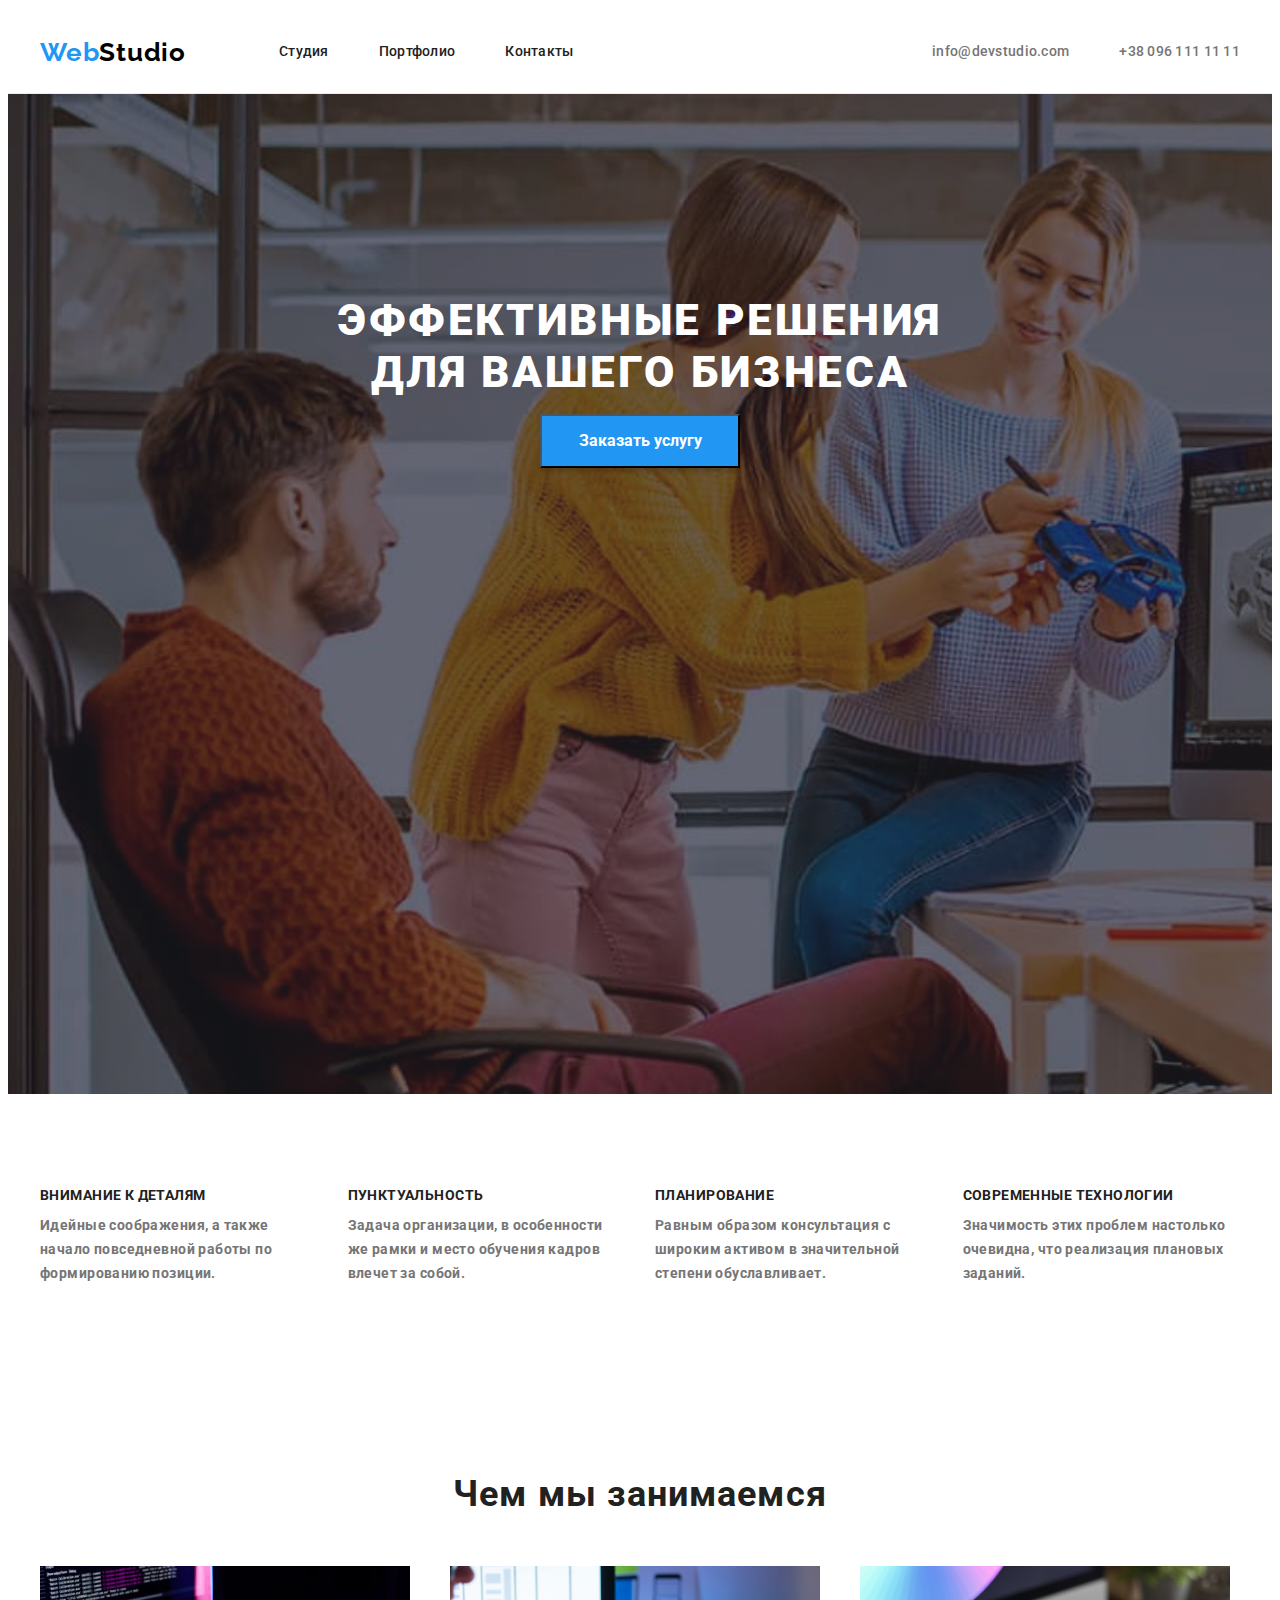
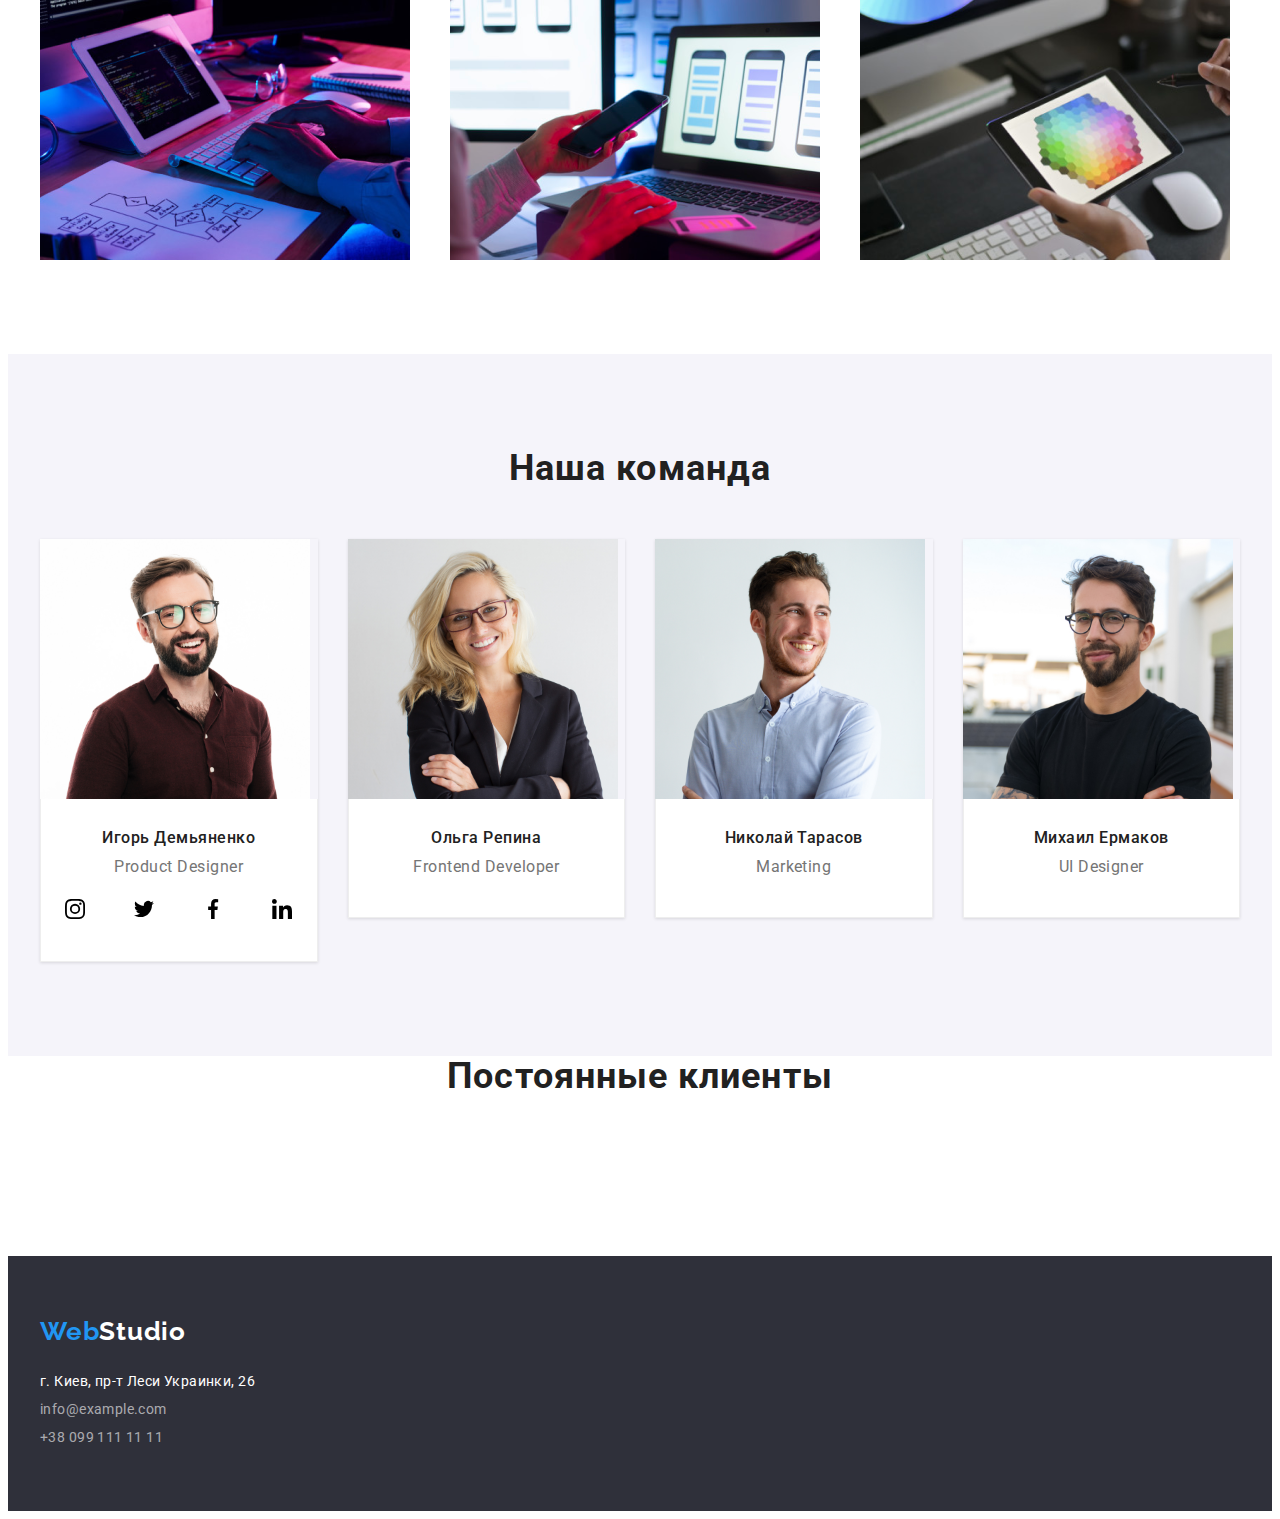
==== index.html @ c9844b64 "правка" ====
<!DOCTYPE html>
<html lang="en">
<head>
    <meta charset="UTF-8">
    <meta http-equiv="X-UA-Compatible" content="IE=edge">
    <meta name="viewport" content="width=device-width, initial-scale=1.0">
    <title>Студия</title>
    <link rel="preconnect" href="https://fonts.gstatic.com">
    <link href="https://fonts.googleapis.com/css2?family=Raleway:wght@700&family=Roboto:wght@400;500;700;900&display=swap"
        rel="stylesheet">
    <link rel="stylesheet" href="https://cdnjs.cloudflare.com/ajax/libs/modern-normalize/1.0.0/modern-normalize.min.css"
        integrity="sha512-ISS7cAi1PEhQ8jnbJpJZMd29NlhNj4AWYyLOSp2CE/CsHxTCu+r+t0D2yoJudVrd0/8fTVPUVDzY5Tvli75u/g=="
        crossorigin="anonymous" />
    <link rel="stylesheet" href="./css/styles.css">
</head>
<body>
    <header class="header">
        <div class="header-main container">
          <h1 class="top-title">
            <a class="main-logo link" href="">
               <span class="web">Web</span>Studio</a>
          </h1>
         <nav class="navigation">
            <ul class="navigation-list list">
                <li class="navigation-item">
                    <a class="navigation-link link" href="#">Студия</a></li>
                <li class="navigation-item">
                    <a class="navigation-link link" href="./portfolio.html">Портфолио</a></li>
                <li class="navigation-item">
                    <a class="navigation-link link" href="#">Контакты</a></li>
            </ul>
         </nav>
        <ul class="contact-list list">
            <li>
                <a class="mail-link link" href="mailto:info@devstudio.com">info@devstudio.com</a>
            </li>
            <li>
                <a class="tel-link link" href="tel:+380961111111">+38 096 111 11 11</a>
            </li>
        </ul>
        </div>
    </header>   
    <main>
        <!-- HERO -->
        <section class="hero section">
            <h2 class="hero-item">
                Эффективные решения для вашего бизнеса
            </h2>
            <button class="modal-btn" type=button> Заказать услугу </button>
        </section>
                                            <!-- ABOUT -->
        <section class="section about">
          <div class="container">
              <ul class="about-list list"> 
                  
            <li class="about-list-item">
                <h3 class="about-title">
                    Внимание к деталям
                </h3>
                <p class="description">
                    Идейные соображения, а также начало повседневной работы по формированию позиции.
                </p>
            </li>
            <li class="about-list-item">
                <h3 class="about-title">
                    Пунктуальность
                </h3>
                <p class="description">
                    Задача организации, в особенности же рамки и место обучения кадров влечет за собой.
                </p>
            </li>
            <li class="about-list-item">
                <h3 class="about-title">
                    Планирование
                </h3>
                <p class="description">
                    Равным образом консультация с широким активом в значительной степени обуславливает.
                </p>
            </li>
            <li class="about-list-item">
                <h3 class="about-title">
                    Современные технологии
                </h3>
                <p class="description">
                    Значимость этих проблем настолько очевидна, что реализация плановых заданий.
                </p>
            </li>
            </ul> 
          </div>

        </section>
        
        <!-- деятельность -->
        <section class="activity section">
            <div class="container">
                <h2 class="visually-hidden">галерея работ</h2>
                <h2 class="title">
                    Чем мы занимаемся
                </h2>
                <div class="activity-list">
                    <ul class="activity-item list">
                        <li class="activity-item-img">
                            <img src="./images/деятельность/box-1.png" alt="написание кода" width=370 height="294">
                        </li>
                        <li class="activity-item-img">
                            <img src="./images/деятельность/box-2.png" alt="адаптация для мобильных устройств" width=370 height="294">
                        </li>
                        <li class="activity-item-img">
                             <img src="./images/деятельность/box-3.png" alt="работа с графикой" width=370 height="294">
                        </li>   
               
                    </ul>
                </div>
                
            </div>
            
        </section>
        <!-- коллектив -->
        <section class="team section">
            
            <div class="team container">
                <h2 class="title">
                    Наша команда
                </h2>
                       
            <ul class="team-list list">
                <li class="team-list-item">
                    <div class="card">
                     <div class="card-img">
                        <img class="photo1" src="./images/команда/igor_d.jpg" alt="Игорь Демьяненко" width=270 height="260">
                    </div> 

                        <div class="card-name">
                            <h3 class="name">Игорь Демьяненко</h3>
                            <p class="function" lang="en">Product Designer</p>
                                        <ul class="social-list">
                                            <li class="social-list-item list">
                                                <a href="" class="social-list-link link">
                                                    <svg class="social-list-icon">
                                        
                                                        <use href="./images/sprite.svg#icon-instagram"></use>
                                                    </svg>
                                                </a>
                                        
                                            </li>
                                            <li class="social-list-item list">
                                                <a href="" class="social-list-link link">
                                                    <svg class="social-list-icon">
                                        
                                                        <use href="./images/sprite.svg#icon-twitter"></use>
                                                    </svg>
                                                </a>
                                        
                                            </li>
                                            <li class="social-list-item list">
                                                <a href="" class="social-list-link link">
                                                    <svg class="social-list-icon">
                                        
                                                        <use href="./images/sprite.svg#icon-facebook"></use>
                                                    </svg>
                                                </a>
                                        
                                            </li>
                                            <li class="social-list-item list">
                                                <a href="" class="social-list-link link">
                                                    <svg class="social-list-icon">
                                        
                                                        <use href="./images/sprite.svg#icon-linkedin"></use>
                                                    </svg>
                                                </a>
                                        
                                            </li>
                                        
                                        </ul>
                        </div>                        
                        
                    </div>
                    
                </li>

                <li class="team-list-item">
                    <div class="card">
                        <div class="card-img">
                            <img class="photo2" src="./images/команда/olga_r.jpg" alt="Игорь Демьяненко" width=270 height="260">
                        </div>
                            <div class="card-name">
                               <h3 class="name">Ольга Репина</h3>
                               <p class="function" lang="en">Frontend Developer</p>
                            </div>
                                                             
                    </div>
                </li>

                <li class="team-list-item">
                    <div class="card">
                        <div class="card-img">
                            <img class="photo3" src="./images/команда/nik_t.jpg" alt="Игорь Демьяненко" width=270 height="260">
                        </div>
                        
                            <div class="card-name">
                                <h3 class="name">Николай Тарасов</h3>
                                <p class="function" lang="en">Marketing</p>
                            </div>
                            
                    </div>
                </li>

                <li class="team-list-item">
                    <div class="card">
                        <div class="card-img">
                        <img class="photo4" src="./images/команда/michael_e.jpg" alt="Игорь Демьяненко" width=270 height="260">
                    </div>
                                       
                        <div class="card-name">
                            <h3 class="name">Михаил Ермаков</h3>
                            <p class="function" lang="en">UI Designer</p>
                        </div>
                                                               
                    </div>
                    
                </li>

            </ul>
            </div>
            
        </section>
            <h2 class="clients title">
                Постоянные клиенты
            </h2>
            <ul class="clients-logo">
                <li>

                </li>
                <li>

                </li>
                <li>

                </li>
                <li>

                </li>
                <li>

                </li>
                <li>

                </li>
            </ul>
        <section>

        </section>
    </main>
    <footer class="footer">
        <div class="container">
            <div class="logo">
                <a class="logo link" href="">
                    <span class="web">Web</span>Studio</a>
            </div>
    
            <address class="adress">
                <ul class="list">
                    <li>
                        <span class="footer-adress">г. Киев, пр-т Леси Украинки, 26</span>
                    </li>
                    <li>
                        <a class="footer-link link" href="mailto:info@example.com">info@example.com</a>
                    </li>
                    <li>
                        <a class="footer-link link" href="tel:+380991111111">+38 099 111 11 11</a>
                    </li>
                </ul>
            </address>
            
        </div>
    </footer>
</body>
</html>
---- css/styles.css ----
:root {
  --main-font: 'Roboto', sans-serif;
  --secondary-font: 'Raleway', sans-serif;
  --accent-color: #2196f3;
  --section-pt: 94px;
  --section-pb: 94px;
}
h1,
h2,
h3,
h4,
h5,
h6,
p {
  margin: 0;
}
ul,
ol {
  margin: 0;
  padding: 0;
}
img {
  display: block;
}
.link {
  text-decoration: none;
  display: inline-block;
}
.list {
  list-style: none;
}
.adress {
  font-style: normal;
}
.visually-hidden {
  position: absolute !important;
  clip: rect(1px 1px 1px 1px); /* IE6, IE7 */
  clip: rect(1px, 1px, 1px, 1px);
  padding: 0 !important;
  border: 0 !important;
  height: 1px !important;
  width: 1px !important;
  overflow: hidden;
}
.container {
  width: 1200px;
  padding-right: 15px;
  padding-left: 15px;
  margin: 0 auto;
}
.header .container {
  align-items: center;
  display: flex;
}
/* ===========COMPONENTS=========== */
.header {
  padding-top: 24px;
  padding-bottom: 24px;
  border-bottom: 1px solid #ececec;
}

.body {
  font-family: var(--main-font);
  color: #ffffff;
}
.main-logo {
  font-family: var(--secondary-font);
  font-style: normal;
  font-weight: bold;
  font-size: 26px;
  line-height: 1.19;
  letter-spacing: 0.03em;
  color: #000000;
  margin-right: 93px;
}
.main-logo:hover,
.main-logo:focus {
  color: var(--accent-color);
}
.web {
  color: #2196f3;
}
/* ============NAVIGATION============ */

.navigation-item:not(:last-child) {
  margin-right: 50px;
}
.navigation-list {
  display: flex;
  align-items: center;
}
.contact-list {
  display: flex;
  align-items: center;
}

.navigation-link {
  font-family: var(--main-font);
  font-weight: 500;
  font-size: 14px;
  line-height: 1.14;
  letter-spacing: 0.02em;
  color: #212121;
}
.navigation-link:hover,
.navigation-link:focus {
  color: var(--accent-color);
}
.contact-list {
  margin-left: auto;
}

.tel-link {
  font-family: var(--main-font);
  font-weight: 500;
  font-size: 14px;
  line-height: 1.14;
  letter-spacing: 0.02em;
  color: #757575;
}
.tel-link:hover,
.tel-link:focus {
  color: var(--accent-color);
}
.mail-link {
  font-family: var(--main-font);
  font-weight: 500;
  font-size: 14px;
  line-height: 1.14;
  letter-spacing: 0.02em;
  color: #757575;
  margin-right: 50px;
}
.mail-link:hover,
.mail-link:focus {
  color: var(--accent-color);
}
/* ==============HERO============== */

.section {
  padding-top: var(--section-pt);
  padding-bottom: var(--section-pb);
  margin: 0 auto;
}
.modal-btn {
  font-family: var(--main-font);
  font-weight: bold;
  font-size: 16px;
  color: #ffffff;
  line-height: 1.87;
  cursor: pointer;
  min-width: 200px;
  display: block;
  margin: 0 auto;
  box-shadow: 0px 4px 4px rgba(0, 0, 0, 0.15);
  padding: 10px 32px;
  background-color: #2196f3;
}
.modal-btn:hover,
.modal-btn:focus {
  color: #ffffff;
  background: var(--accent-color);
}
.portfolio-btn {
  font-family: var(--main-font);
  font-weight: bold;
  font-size: 16px;
  line-height: 1.87;
  cursor: pointer;
  display: block;
  border: 0;
}
.portfolio-btn:hover,
.portfolio-btn:focus {
  color: #ffffff;
  background: var(--accent-color);
}

.buttons {
  display: flex;
  justify-content: center;
  text-align: center;
  margin-bottom: 50px;
}
.buttons-item:not(:last-child) {
  margin-right: 8px;
}
.buttons-item :not(:last-child) {
  display: flex;
  text-align: center;
  margin-top: 94px;
  margin-bottom: 34px;
}

.hero-item {
  font-family: var(--main-font);
  font-weight: 900;
  font-size: 44px;
  line-height: 1, 36;
  text-align: center;
  letter-spacing: 0.06em;
  text-transform: uppercase;
  color: #ffffff;
  width: 696px;
  height: 120px;
  margin: 0 auto;
}
.hero {
  background: #2f303a;
  background-image: linear-gradient(
      rgba(47, 48, 58, 0.4),
      rgba(47, 48, 58, 0.4)
    ),
    url(../images/hero/bg.jpg);
    padding-top: 200px;
  padding-bottom: 200px;
  margin: 0 auto;
  background-repeat: no-repeat;
  background-size: cover;
  max-width: 1600px;
  height: 600px;
}
/* =============ABOUT============ */
.function {
  margin-top: 10px;
}
.card-name {
  align-items: center;
  padding-top: 30px;
  padding-bottom: 30px;
  border: 1px solid #eeeeee;
  border-top: none;
  background: #ffffff;
}
.card-title {
  align-items: center;
  padding-top: 30px;
  padding-bottom: 30px;
  border: 1px solid #eeeeee;
  border-top: none;
  background: #ffffff;
  padding-left: 24px;
}
.about-list {
  display: flex;
  flex-wrap: wrap;
  margin-left: -30px;
  margin-top: -30px;
}
.about-list-item {
  flex-basis: calc(100% / 4 - 30px);
  margin-left: 30px;
  margin-top: 30px;
}
.about-title {
  font-family: var(--main-font);
  font-weight: 700;
  font-size: 14px;
  line-height: 1.14;
  letter-spacing: 0.03em;
  text-transform: uppercase;
  color: #212121;
  margin-bottom: 10px;
}
.description {
  font-family: var(--main-font);
  font-weight: 700;
  font-size: 14px;
  line-height: 1.71;
  letter-spacing: 0.03em;
  color: #757575;
}
.projects {
  display: flex;
  flex-wrap: wrap;
  margin-left: -30px;
  margin-top: -30px;
}

.project-list-item {
  margin-left: 30px;
  margin-top: 30px;
  flex-basis: calc(100% / 3 - 30px);
}
.project-list-item:hover {
  box-shadow: 1px 4px 6px 0px rgba(0, 0, 0, 0.16);

  box-shadow: 0px 4px 4px 0px rgba(0, 0, 0, 0.06);

  box-shadow: 0px 1px 1px 0px rgba(0, 0, 0, 0.12);
}

.project-name {
  font-family: var(--main-font);
  font-weight: 700;
  font-size: 18px;
  line-height: 2;
  letter-spacing: 0.06em;
  color: #212121;
}
.project-type {
  font-family: var(--main-font);

  font-weight: 400;
  font-size: 16px;
  line-height: 1.87;
  letter-spacing: 0.03em;
  color: #757575;
}

/* ===========ДЕЯТЕЛЬНОСТЬ========== */

.title {
  font-family: var(--main-font);
  font-weight: 700;
  font-size: 36px;
  line-height: 1.16;
  text-align: center;
  letter-spacing: 0.03em;
  color: #212121;
  margin-bottom: 50px;
}
.activity-item {
  display: flex;
  flex-wrap: wrap;
  margin-left: -30px;
  margin-top: -30px;
}
.activity-item-img {
  flex-basis: calc(100% / 3 - 30px);
  margin-left: 30px;
  margin-top: 30px;
}

/* =============TEAM============= */
.team {
  background-color: #f5f4fa;
}
.social-list-link{
  display: flex;
  justify-content: center;
  align-items: center;
  width: 44px;
  height: 44px;
  border-radius: 50%;
  background-color: #ffffff;
}

.social-list-icon{
  width: 20px;
  height: 20px;
}
.social-list{
  display: flex;
  justify-content:space-around;
}
.card {
  box-shadow: 0px 1px 3px 0px rgba(0, 0, 0, 0.12);

}
.team-list {
  display: flex;
  flex-wrap: wrap;
  margin-top: -30px;
  margin-left: -30px;
}
.team-list-item {
  margin-top: 30px;
  margin-left: 30px;
  flex-basis: calc(100% / 4 - 30px);
}
.name {
  font-family: var(--main-font);
  font-weight: 500;
  font-size: 16px;
  line-height: 1.18;
  text-align: center;
  letter-spacing: 0.03em;
  color: #212121;
}
.function {
  font-family: var(--main-font);
  font-weight: 400;
  font-size: 16px;
  line-height: 1.18;
  text-align: center;
  letter-spacing: 0.03em;
  color: #757575;
  margin-bottom: 10px;
}
/* ============FOOTER================ */
.footer {
  background: #2f303a;
  padding-top: 60px;
  padding-bottom: 60px;
}

.logo {
  display: inline-block;
  font-family: var(--secondary-font);
  font-weight: bold;
  font-size: 26px;
  line-height: 1.19;
  letter-spacing: 0.03em;
  color: #ffffff;
  margin-bottom: 10px;
}
.logo:hover,
.logo:focus {
  color: var(--accent-color);
}
.footer-link {
  font-family: var(--main-font);
  font-weight: 400;
  font-size: 14px;
  line-height: 2;
  letter-spacing: 0.03em;
  color: rgba(255, 255, 255, 0.6);
}
.footer-link:hover,
.footer-link:focus {
  color: var(--accent-color);
}
.footer-adress {
  font-family: var(--main-font);
  font-weight: normal;
  font-size: 14px;
  line-height: 2;
  letter-spacing: 0.03em;
  color: #ffffff;
}

/* ==========ICONS=========== */
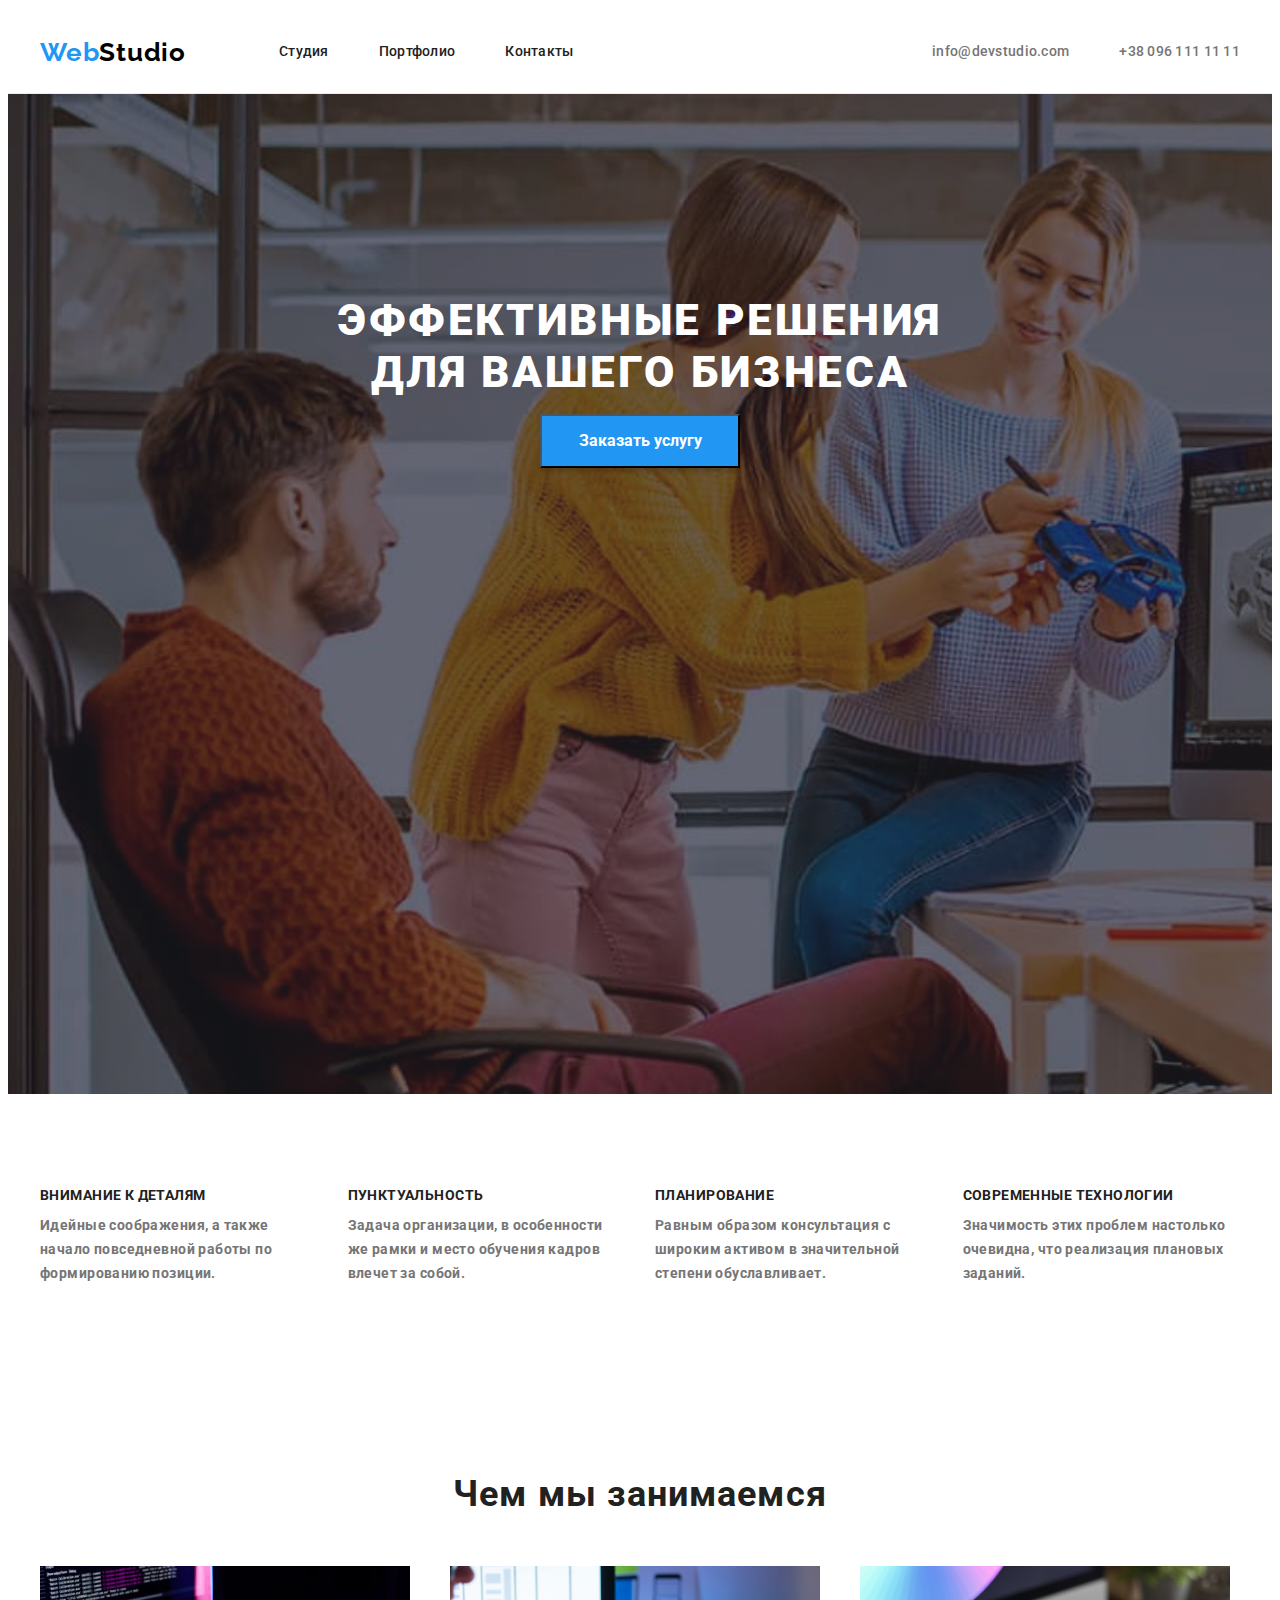
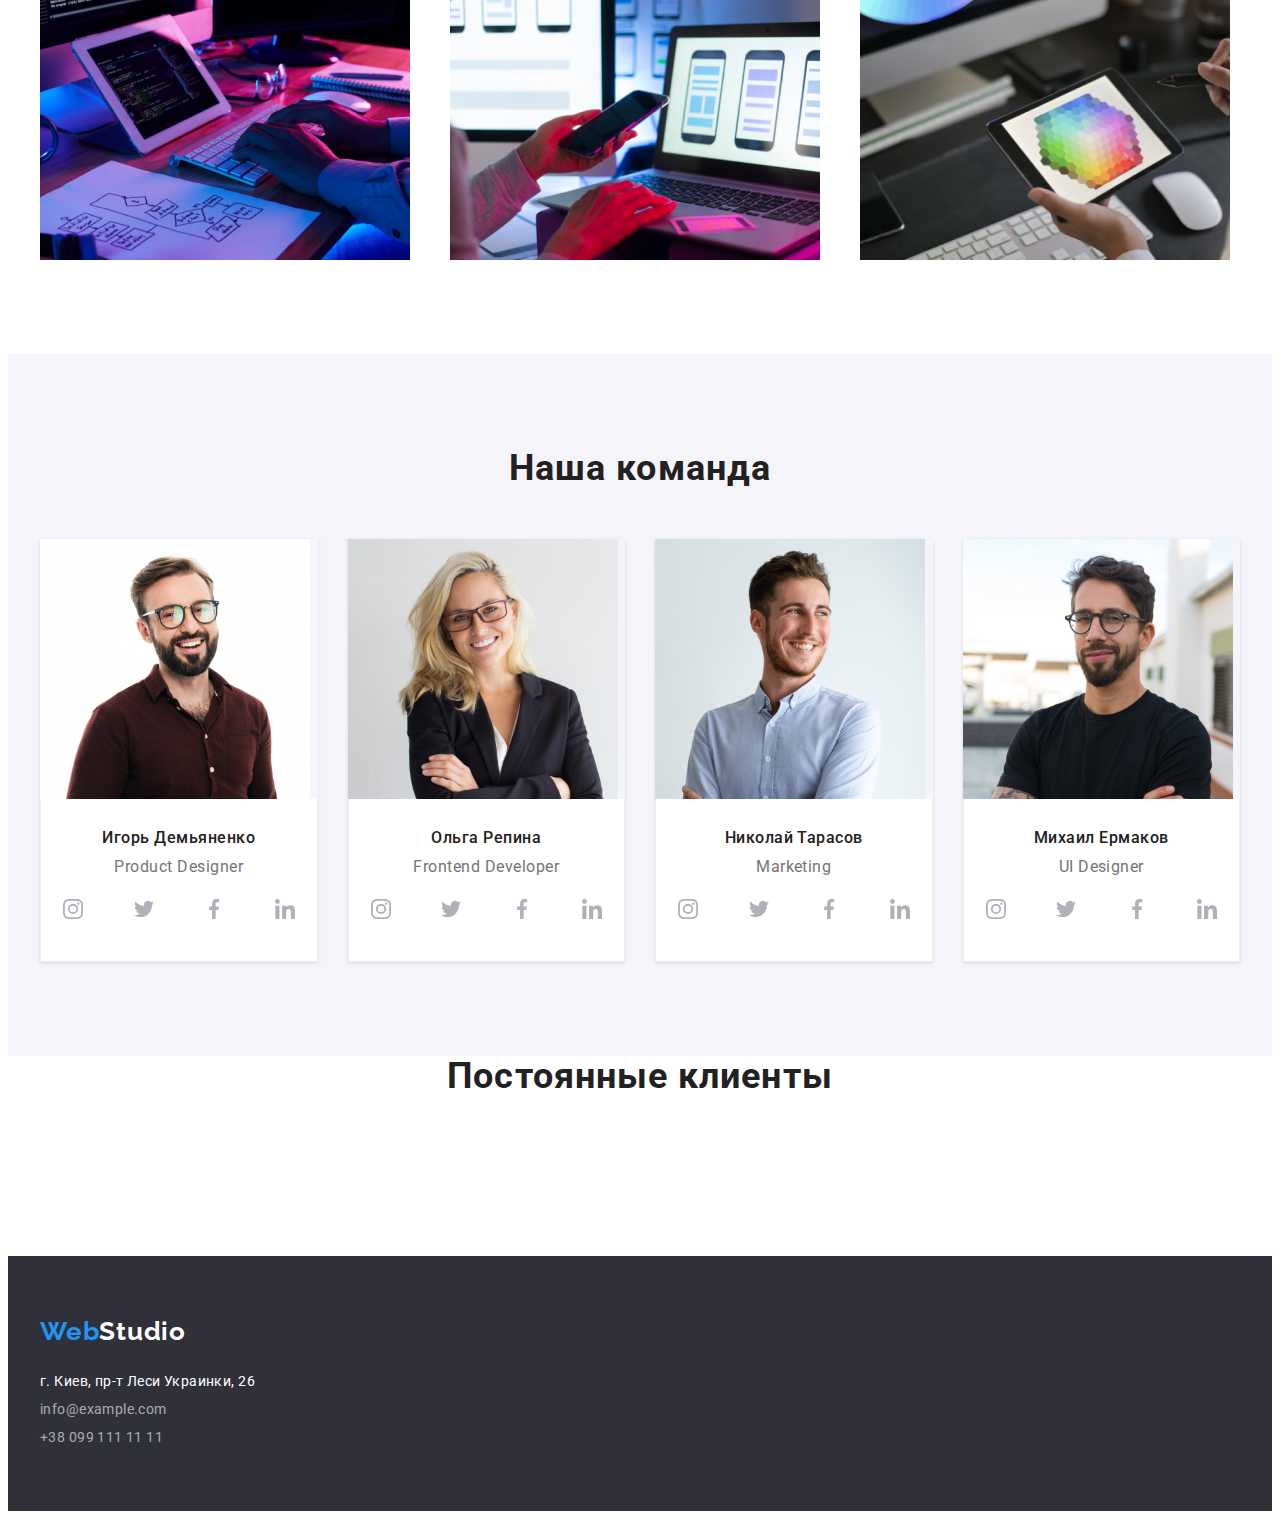
==== commit cc09c0c0: "team icons" ====
--- a/index.html
+++ b/index.html
@@ -186,6 +186,43 @@
                             <div class="card-name">
                                <h3 class="name">Ольга Репина</h3>
                                <p class="function" lang="en">Frontend Developer</p>
+                            <ul class="social-list">
+                                <li class="social-list-item list">
+                                    <a href="" class="social-list-link link">
+                                        <svg class="social-list-icon">
+                            
+                                            <use href="./images/sprite.svg#icon-instagram"></use>
+                                        </svg>
+                                    </a>
+                            
+                                </li>
+                                <li class="social-list-item list">
+                                    <a href="" class="social-list-link link">
+                                        <svg class="social-list-icon">
+                            
+                                            <use href="./images/sprite.svg#icon-twitter"></use>
+                                        </svg>
+                                    </a>
+                            
+                                </li>
+                                <li class="social-list-item list">
+                                    <a href="" class="social-list-link link">
+                                        <svg class="social-list-icon">
+                            
+                                            <use href="./images/sprite.svg#icon-facebook"></use>
+                                        </svg>
+                                    </a>
+                            
+                                </li>
+                                <li class="social-list-item list">
+                                    <a href="" class="social-list-link link">
+                                        <svg class="social-list-icon">
+                            
+                                            <use href="./images/sprite.svg#icon-linkedin"></use>
+                                        </svg>
+                                    </a>
+                            
+                                </li>
                             </div>
                                                              
                     </div>
@@ -200,6 +237,43 @@
                             <div class="card-name">
                                 <h3 class="name">Николай Тарасов</h3>
                                 <p class="function" lang="en">Marketing</p>
+                                <ul class="social-list">
+                                    <li class="social-list-item list">
+                                        <a href="" class="social-list-link link">
+                                            <svg class="social-list-icon">
+                                
+                                                <use href="./images/sprite.svg#icon-instagram"></use>
+                                            </svg>
+                                        </a>
+                                
+                                    </li>
+                                    <li class="social-list-item list">
+                                        <a href="" class="social-list-link link">
+                                            <svg class="social-list-icon">
+                                
+                                                <use href="./images/sprite.svg#icon-twitter"></use>
+                                            </svg>
+                                        </a>
+                                
+                                    </li>
+                                    <li class="social-list-item list">
+                                        <a href="" class="social-list-link link">
+                                            <svg class="social-list-icon">
+                                
+                                                <use href="./images/sprite.svg#icon-facebook"></use>
+                                            </svg>
+                                        </a>
+                                
+                                    </li>
+                                    <li class="social-list-item list">
+                                        <a href="" class="social-list-link link">
+                                            <svg class="social-list-icon">
+                                
+                                                <use href="./images/sprite.svg#icon-linkedin"></use>
+                                            </svg>
+                                        </a>
+                                
+                                    </li>
                             </div>
                             
                     </div>
@@ -214,6 +288,43 @@
                         <div class="card-name">
                             <h3 class="name">Михаил Ермаков</h3>
                             <p class="function" lang="en">UI Designer</p>
+                            <ul class="social-list">
+                                <li class="social-list-item list">
+                                    <a href="" class="social-list-link link">
+                                        <svg class="social-list-icon">
+                            
+                                            <use href="./images/sprite.svg#icon-instagram"></use>
+                                        </svg>
+                                    </a>
+                            
+                                </li>
+                                <li class="social-list-item list">
+                                    <a href="" class="social-list-link link">
+                                        <svg class="social-list-icon">
+                            
+                                            <use href="./images/sprite.svg#icon-twitter"></use>
+                                        </svg>
+                                    </a>
+                            
+                                </li>
+                                <li class="social-list-item list">
+                                    <a href="" class="social-list-link link">
+                                        <svg class="social-list-icon">
+                            
+                                            <use href="./images/sprite.svg#icon-facebook"></use>
+                                        </svg>
+                                    </a>
+                            
+                                </li>
+                                <li class="social-list-item list">
+                                    <a href="" class="social-list-link link">
+                                        <svg class="social-list-icon">
+                            
+                                            <use href="./images/sprite.svg#icon-linkedin"></use>
+                                        </svg>
+                                    </a>
+                            
+                                </li>
                         </div>
                                                                
                     </div>
--- a/css/styles.css
+++ b/css/styles.css
@@ -228,6 +228,8 @@
   align-items: center;
   padding-top: 30px;
   padding-bottom: 30px;
+  padding-left: 0 auto;
+  padding-right: 0 auto;
   border: 1px solid #eeeeee;
   border-top: none;
   background: #ffffff;
@@ -343,16 +345,21 @@
   width: 44px;
   height: 44px;
   border-radius: 50%;
+  margin-left: 10px;
   background-color: #ffffff;
 }
-
 .social-list-icon{
+  fill: #AFB1B8;
   width: 20px;
   height: 20px;
+  
 }
 .social-list{
   display: flex;
-  justify-content:space-around;
+  align-items: center;
+  justify-content:space-between;
+  margin-right: 10px;
+  
 }
 .card {
   box-shadow: 0px 1px 3px 0px rgba(0, 0, 0, 0.12);
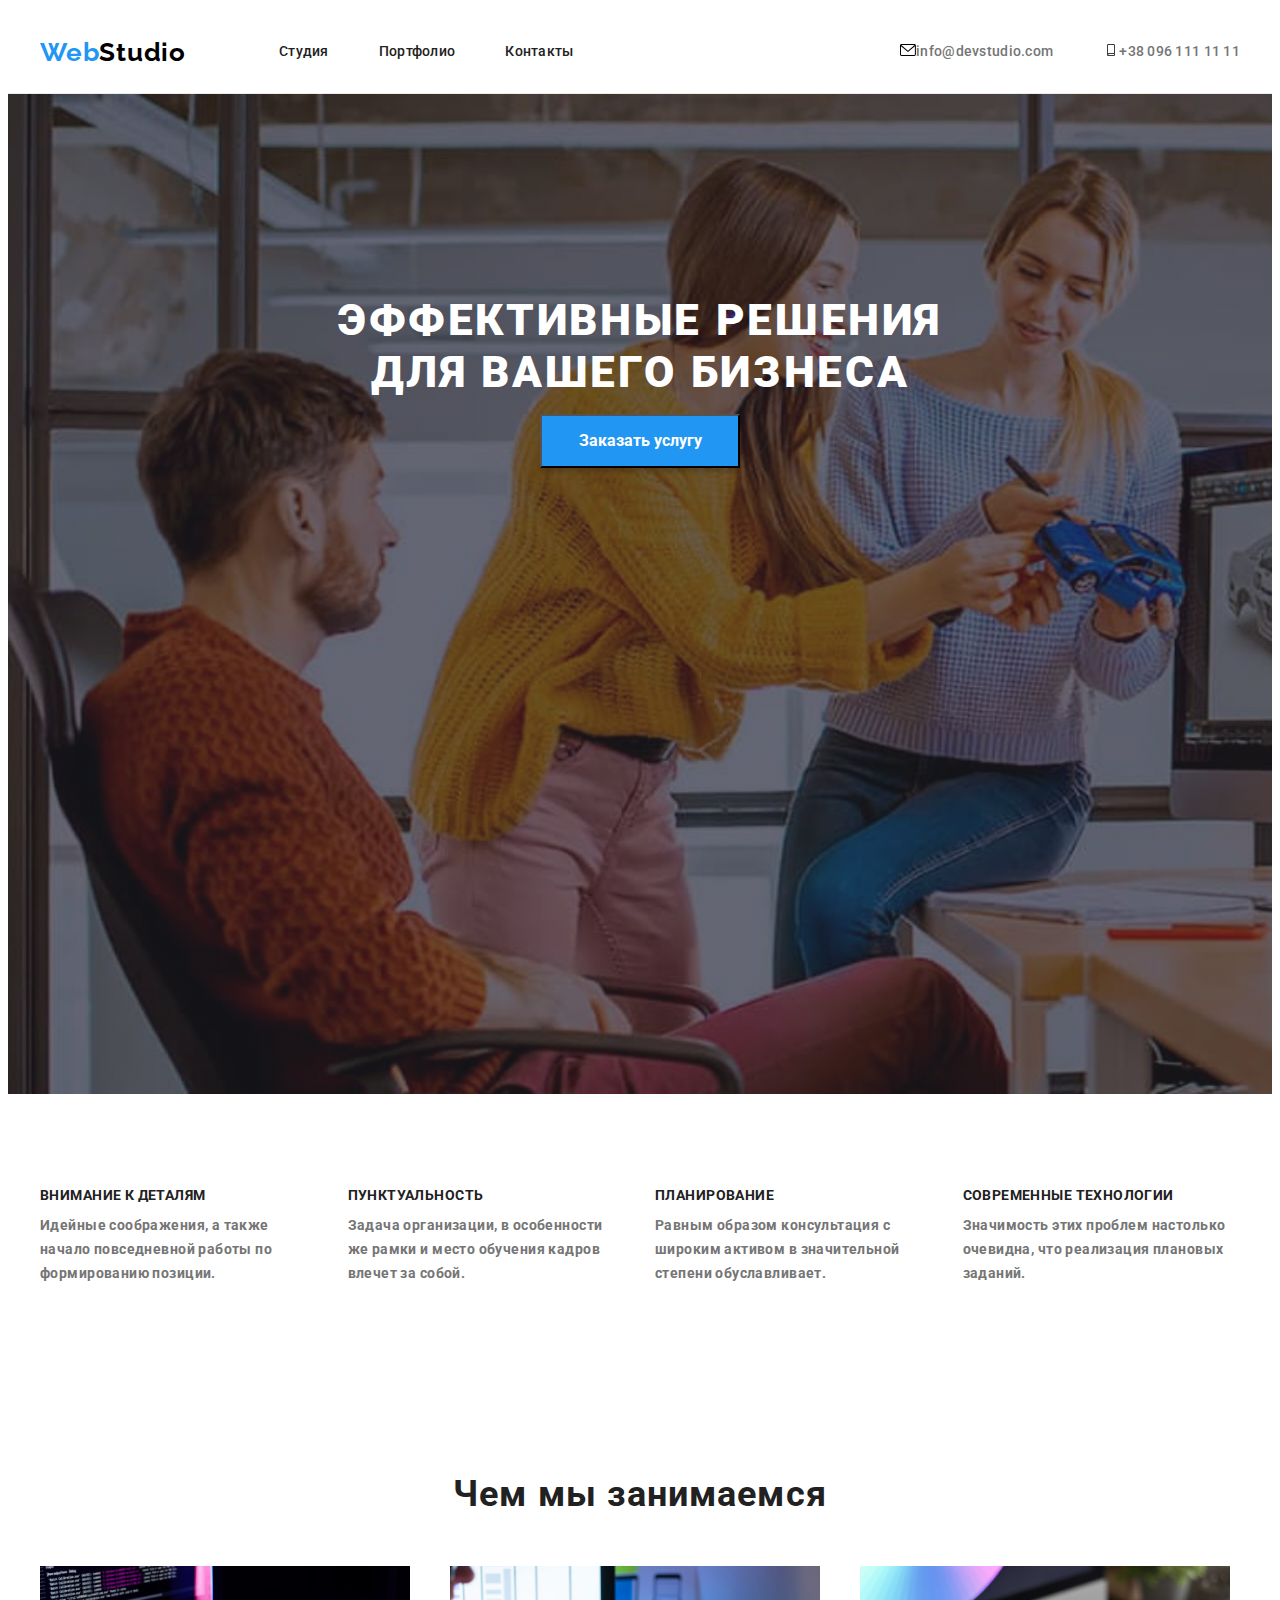
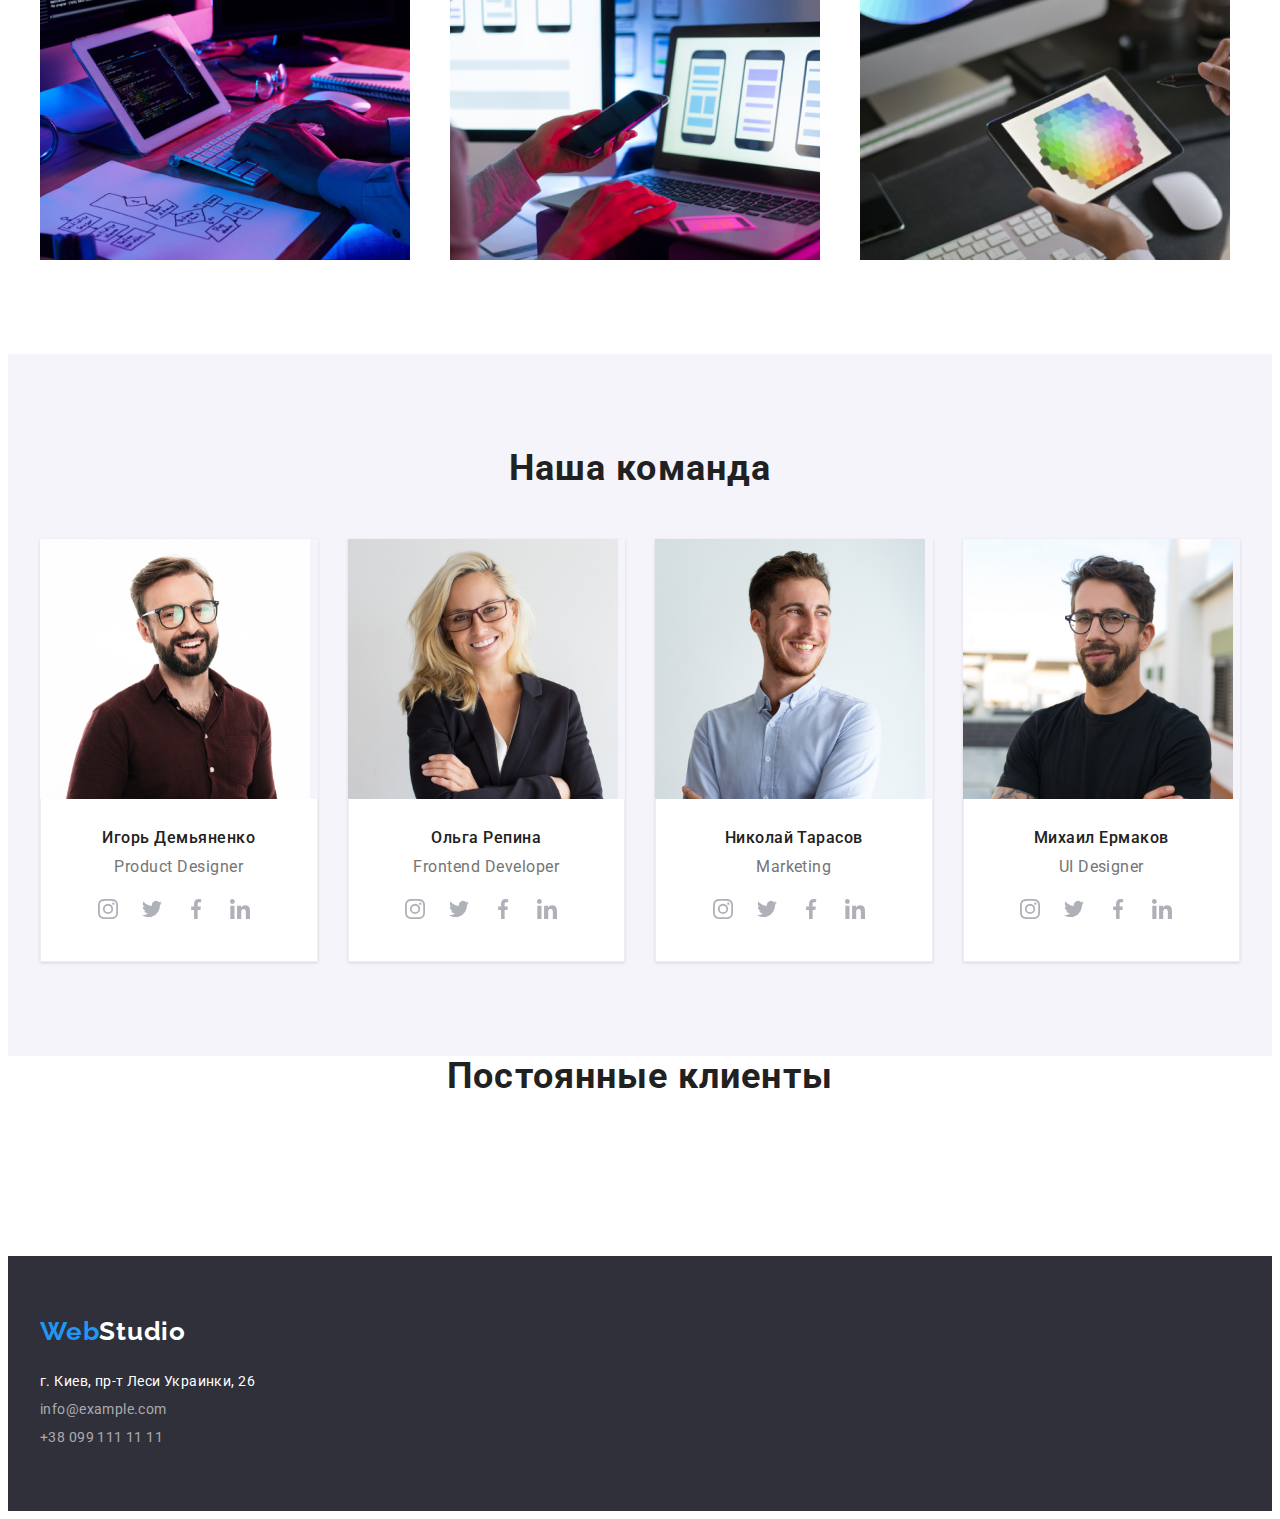
==== commit 4b1e8c85: "правка" ====
--- a/index.html
+++ b/index.html
@@ -32,10 +32,16 @@
          </nav>
         <ul class="contact-list list">
             <li>
-                <a class="mail-link link" href="mailto:info@devstudio.com">info@devstudio.com</a>
+                <a class="mail-link link" href="mailto:info@devstudio.com">
+                    <svg class="icons-contact-link" width="16" height="12">
+                        <use href="./images/sprite.svg#icon-envelope"></use>
+                    </svg>info@devstudio.com</a>
             </li>
             <li>
-                <a class="tel-link link" href="tel:+380961111111">+38 096 111 11 11</a>
+                <a class="tel-link link" href="tel:+380961111111">
+                    <svg class="icons-contact-link" width="16" height="12">
+                        <use href="./images/sprite.svg#icon-smartphone"></use>
+                    </svg>+38 096 111 11 11</a>
             </li>
         </ul>
         </div>
@@ -48,7 +54,9 @@
             </h2>
             <button class="modal-btn" type=button> Заказать услугу </button>
         </section>
+
                                             <!-- ABOUT -->
+
         <section class="section about">
           <div class="container">
               <ul class="about-list list"> 
@@ -90,7 +98,8 @@
 
         </section>
         
-        <!-- деятельность -->
+                                               <!-- деятельность -->
+
         <section class="activity section">
             <div class="container">
                 <h2 class="visually-hidden">галерея работ</h2>
@@ -115,7 +124,7 @@
             </div>
             
         </section>
-        <!-- коллектив -->
+                                               <!-- НАША КОМАНДА -->
         <section class="team section">
             
             <div class="team container">
@@ -333,6 +342,8 @@
 
             </ul>
             </div>
+
+                                                   <!-- ПОСТОЯННЫЕ КЛИЕНТЫ-->
             
         </section>
             <h2 class="clients title">
--- a/css/styles.css
+++ b/css/styles.css
@@ -338,16 +338,27 @@
 .team {
   background-color: #f5f4fa;
 }
+
 .social-list-link{
-  display: flex;
-  justify-content: center;
-  align-items: center;
-  width: 44px;
-  height: 44px;
-  border-radius: 50%;
-  margin-left: 10px;
-  background-color: #ffffff;
-}
+    justify-content: center;
+    align-items: center;
+    display: inline-flex;
+    width: 44px;
+    height: 44px;
+    border-radius: 50%; 
+    background-color: #ffffff; 
+}
+.social-list-link:hover,
+.social-list-link:focus{
+  background-color: var(--accent-color);
+}
+
+.social-list-link:hover .social-list-icon,
+.social-list-link:focus .social-list-icon{
+  fill: #ffffff;
+}
+
+
 .social-list-icon{
   fill: #AFB1B8;
   width: 20px;
@@ -356,10 +367,8 @@
 }
 .social-list{
   display: flex;
-  align-items: center;
-  justify-content:space-between;
+  justify-content: center;
   margin-right: 10px;
-  
 }
 .card {
   box-shadow: 0px 1px 3px 0px rgba(0, 0, 0, 0.12);
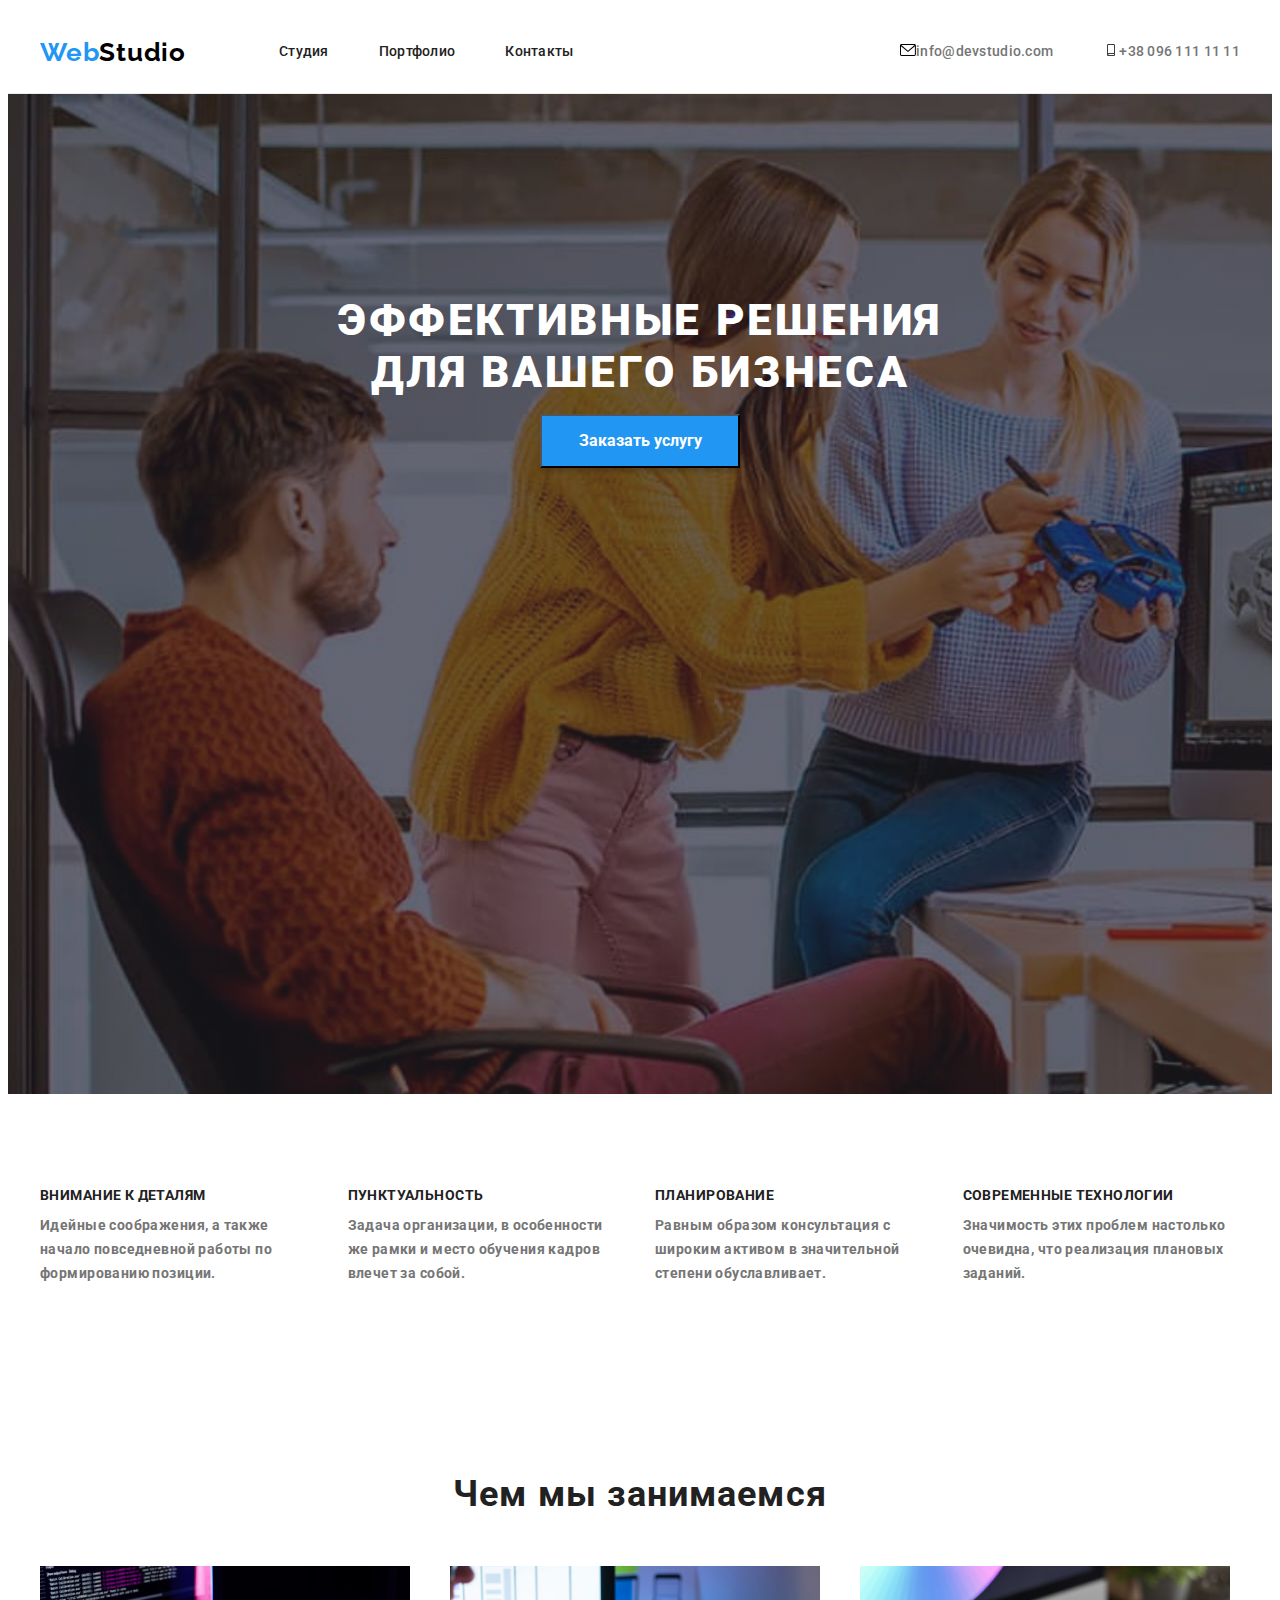
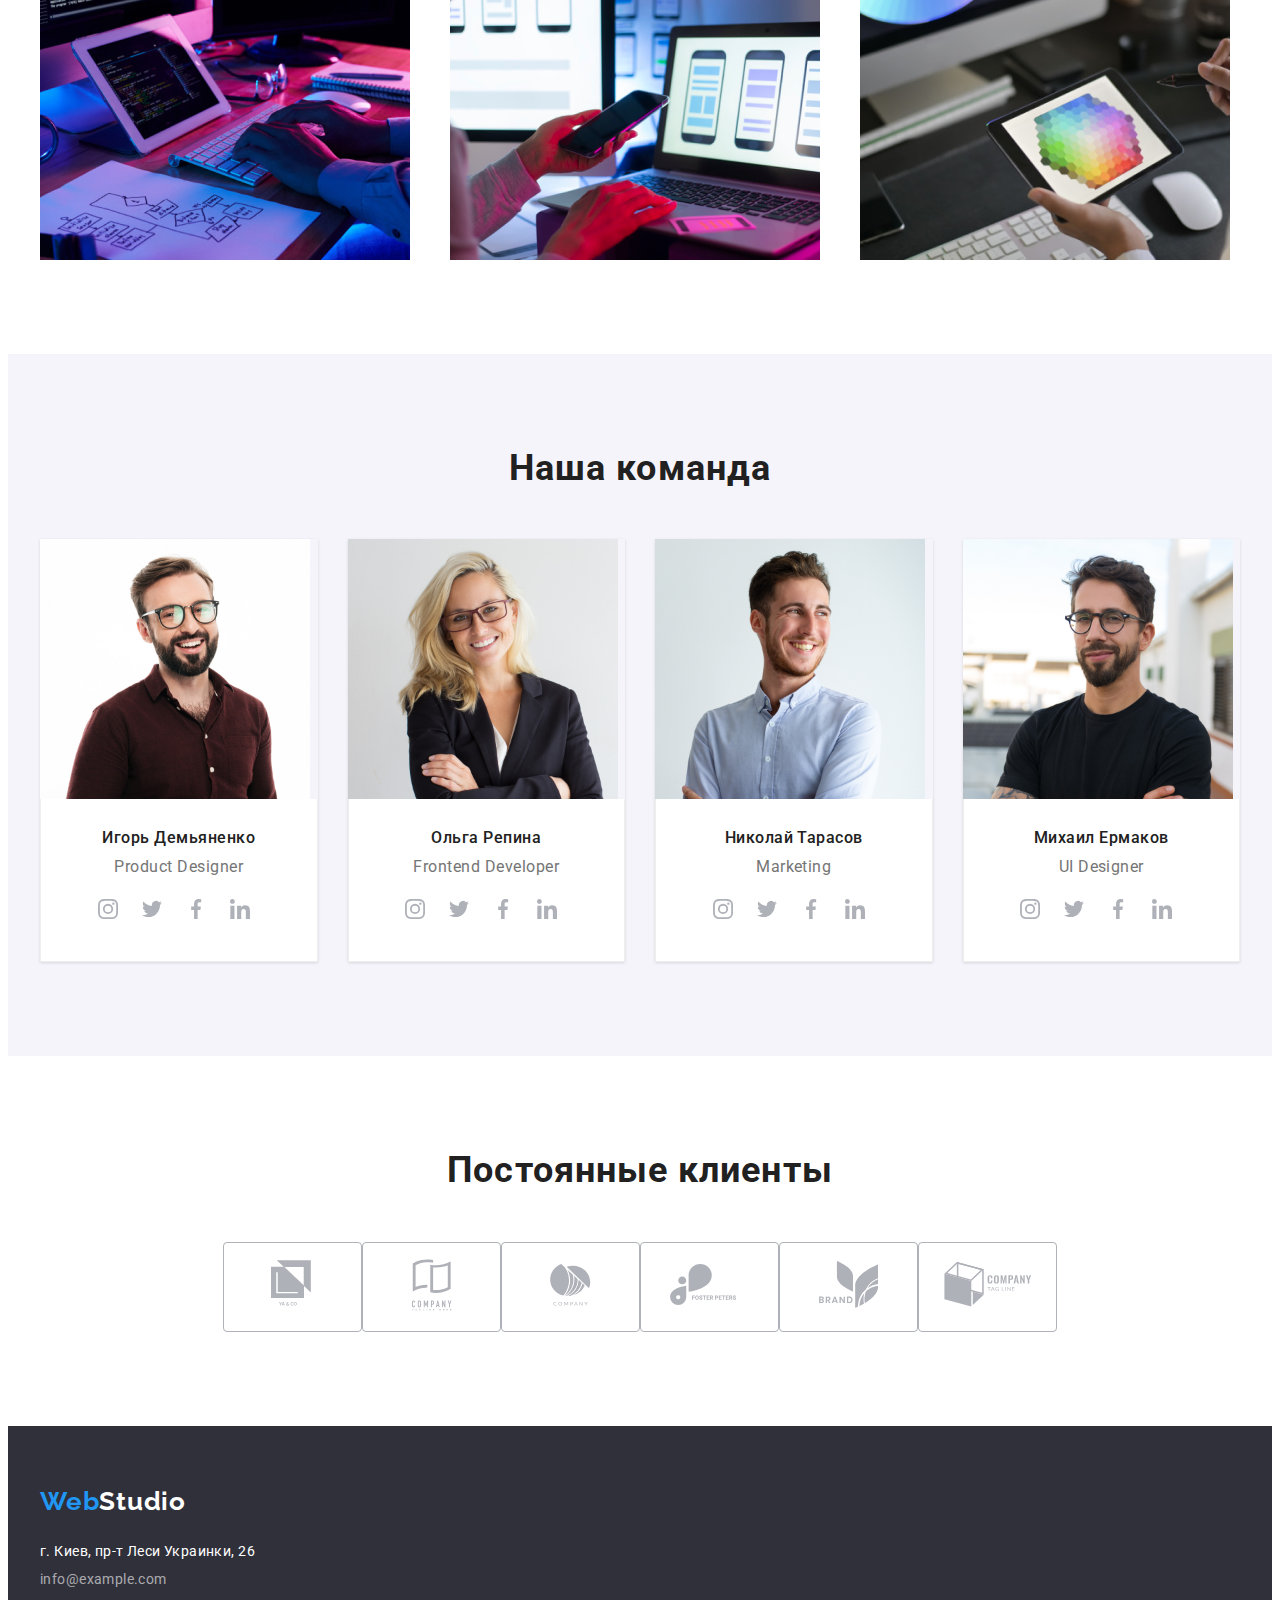
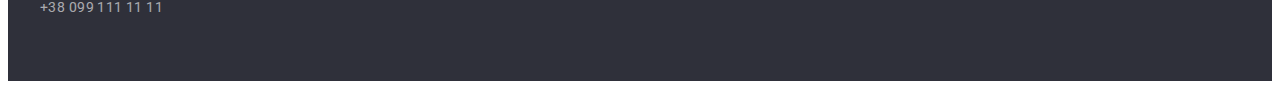
==== commit f3a43d21: "clients logo" ====
--- a/index.html
+++ b/index.html
@@ -299,7 +299,7 @@
                             <p class="function" lang="en">UI Designer</p>
                             <ul class="social-list">
                                 <li class="social-list-item list">
-                                    <a href="" class="social-list-link link">
+                                    <a href="#" class="social-list-link link">
                                         <svg class="social-list-icon">
                             
                                             <use href="./images/sprite.svg#icon-instagram"></use>
@@ -308,7 +308,7 @@
                             
                                 </li>
                                 <li class="social-list-item list">
-                                    <a href="" class="social-list-link link">
+                                    <a href="#" class="social-list-link link">
                                         <svg class="social-list-icon">
                             
                                             <use href="./images/sprite.svg#icon-twitter"></use>
@@ -317,7 +317,7 @@
                             
                                 </li>
                                 <li class="social-list-item list">
-                                    <a href="" class="social-list-link link">
+                                    <a href="#" class="social-list-link link">
                                         <svg class="social-list-icon">
                             
                                             <use href="./images/sprite.svg#icon-facebook"></use>
@@ -326,7 +326,7 @@
                             
                                 </li>
                                 <li class="social-list-item list">
-                                    <a href="" class="social-list-link link">
+                                    <a href="#" class="social-list-link link">
                                         <svg class="social-list-icon">
                             
                                             <use href="./images/sprite.svg#icon-linkedin"></use>
@@ -342,35 +342,71 @@
 
             </ul>
             </div>
+      </section>
+
 
                                                    <!-- ПОСТОЯННЫЕ КЛИЕНТЫ-->
             
-        </section>
-            <h2 class="clients title">
+                   
+        <section class="clients section">
+
+            <h2 class="title">
                 Постоянные клиенты
             </h2>
-            <ul class="clients-logo">
-                <li>
-
-                </li>
-                <li>
-
-                </li>
-                <li>
-
-                </li>
-                <li>
-
-                </li>
-                <li>
-
-                </li>
-                <li>
+            <ul class="clients-list">
+                <li class="clients-list-item list">
+                    <a href="#">
+                        <svg class="client-logo" width="44" height="49">
+                            <use href="./images/sprite.svg#icon-logo1"></use>
+                        </svg>
+                    </a>
+
+                </li>
+                <li class="clients-list-item list">
+                    <a href="#">
+                        <svg class="client-logo" width="40" height="52">
+                            <use href="./images/sprite.svg#icon-logo2"></use>
+                        </svg>
+                    </a>
+                    
+                </li>
+                <li class="clients-list-item list">
+                    <a href="#">
+                        <svg class="client-logo" width="41" height="42">
+                            <use href="./images/sprite.svg#icon-logo3"></use>
+                        </svg>
+                    </a>
+                    
+
+                </li>
+                <li class="clients-list-item list">
+                    <a href="#">
+                        <svg class="client-logo" width="79" height="42">
+                            <use href="./images/sprite.svg#icon-logo4"></use>
+                        </svg>
+                    </a>
+                    
+
+                </li>
+                <li class="clients-list-item list">
+                    <a href="#">
+                        <svg class="client-logo" width="59" height="47">
+                            <use href="./images/sprite.svg#icon-logo5"></use>
+                        </svg>
+                    </a>
+                    
+
+                </li>
+                <li class="clients-list-item list">
+                    <a href="#">
+                        <svg class="client-logo" width="88" height="45">
+                            <use href="./images/sprite.svg#icon-logo6"></use>
+                        </svg>
+                    </a>
+                    
 
                 </li>
             </ul>
-        <section>
-
         </section>
     </main>
     <footer class="footer">
--- a/css/styles.css
+++ b/css/styles.css
@@ -404,6 +404,49 @@
   color: #757575;
   margin-bottom: 10px;
 }
+
+/* ========ПОСТОЯННЫЕ КЛИЕНТЫ======== */
+
+
+.clients{
+  padding-top: 94px;
+  padding-bottom: 94px;
+  padding-right: 215px;
+  padding-left: 215px;
+}
+.clients-list {
+  display: flex;
+  justify-content: space-between;
+}
+
+.clients-list .item:not(:last-child){
+    margin-right: 30px;
+}
+
+
+.clients-list-item{
+  display: flex;
+    justify-content: center;
+    align-items: center;
+    width: 170px;
+    height: 90px;
+    border: 1px solid rgba(175, 177, 184, 1); 
+    box-sizing: border-box;
+    border-radius: 4px;
+
+}
+.client-logo{
+  fill: #AFB1B8;
+}
+
+.clients-list-item:hover {
+    border-color:var(--accent-color);
+}
+.clients-list-item:hover .client-logo {
+    fill: var(--accent-color);
+}
+
+
 /* ============FOOTER================ */
 .footer {
   background: #2f303a;
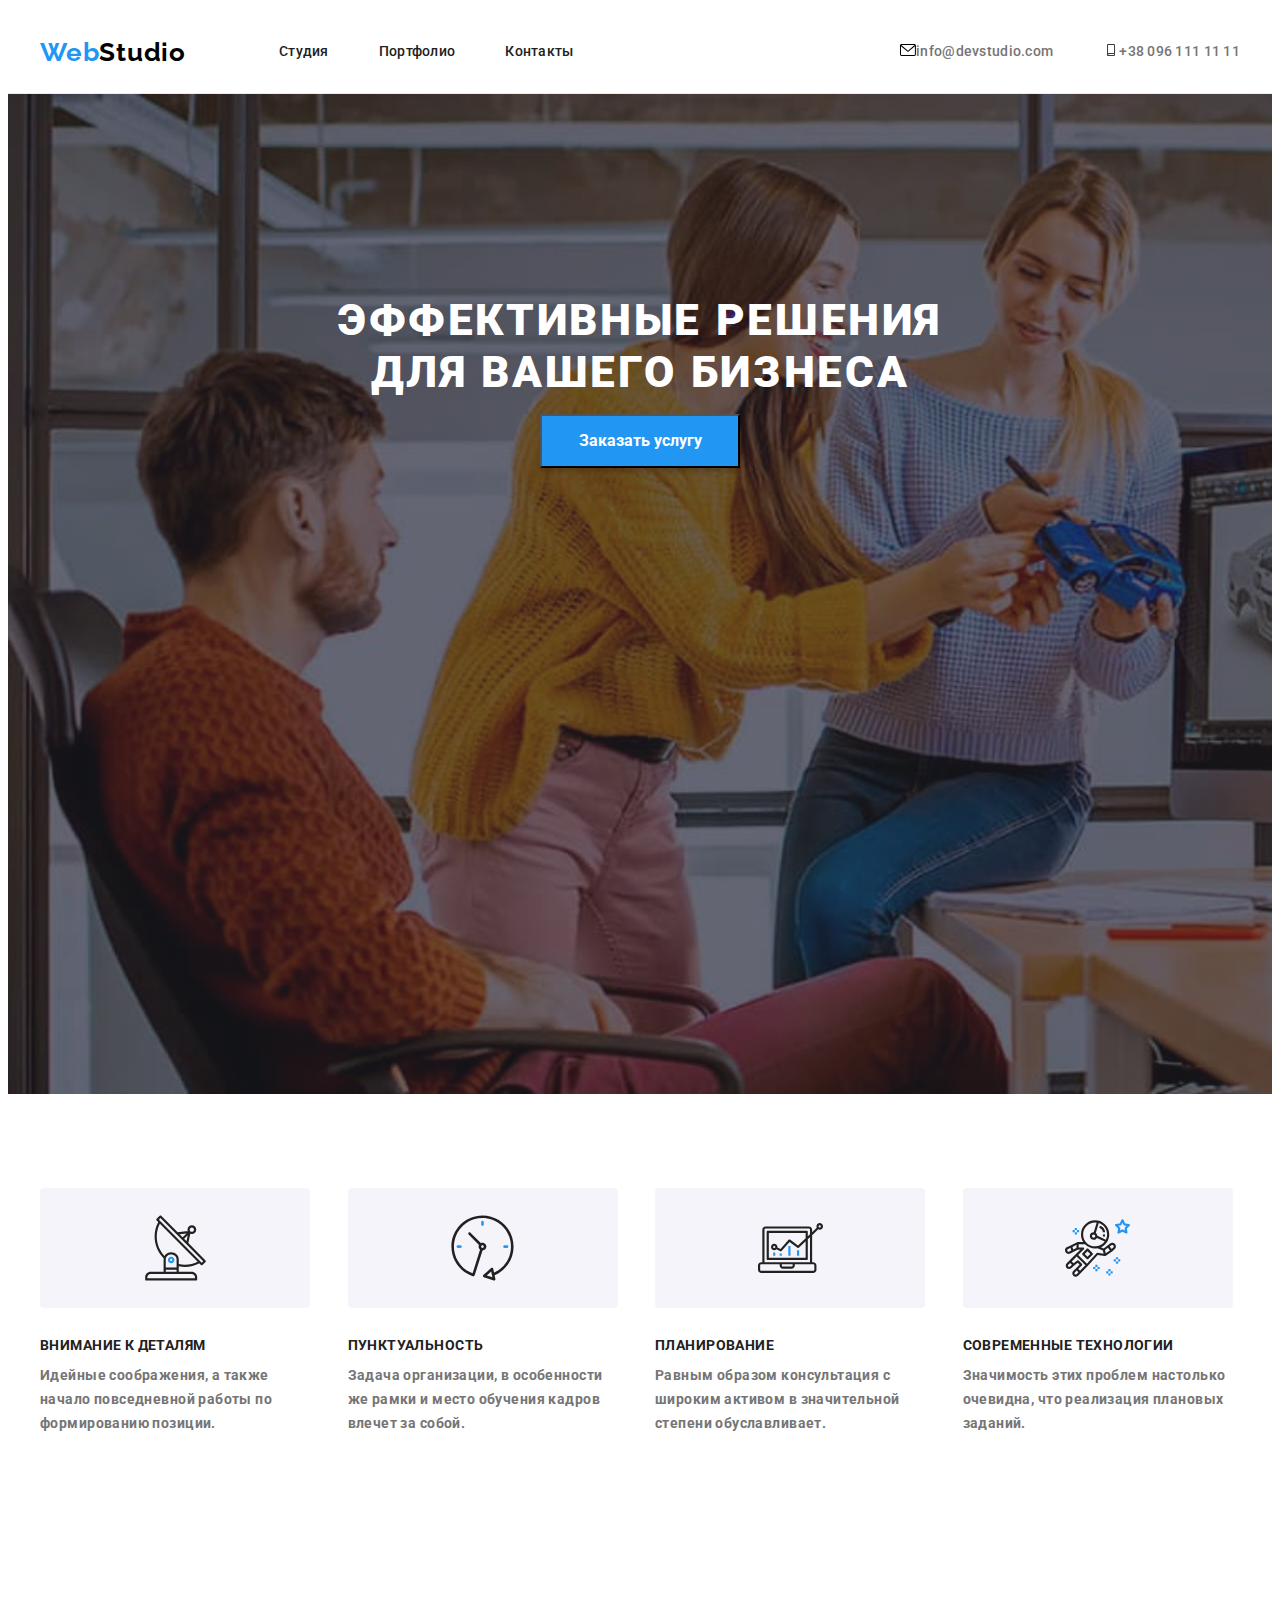
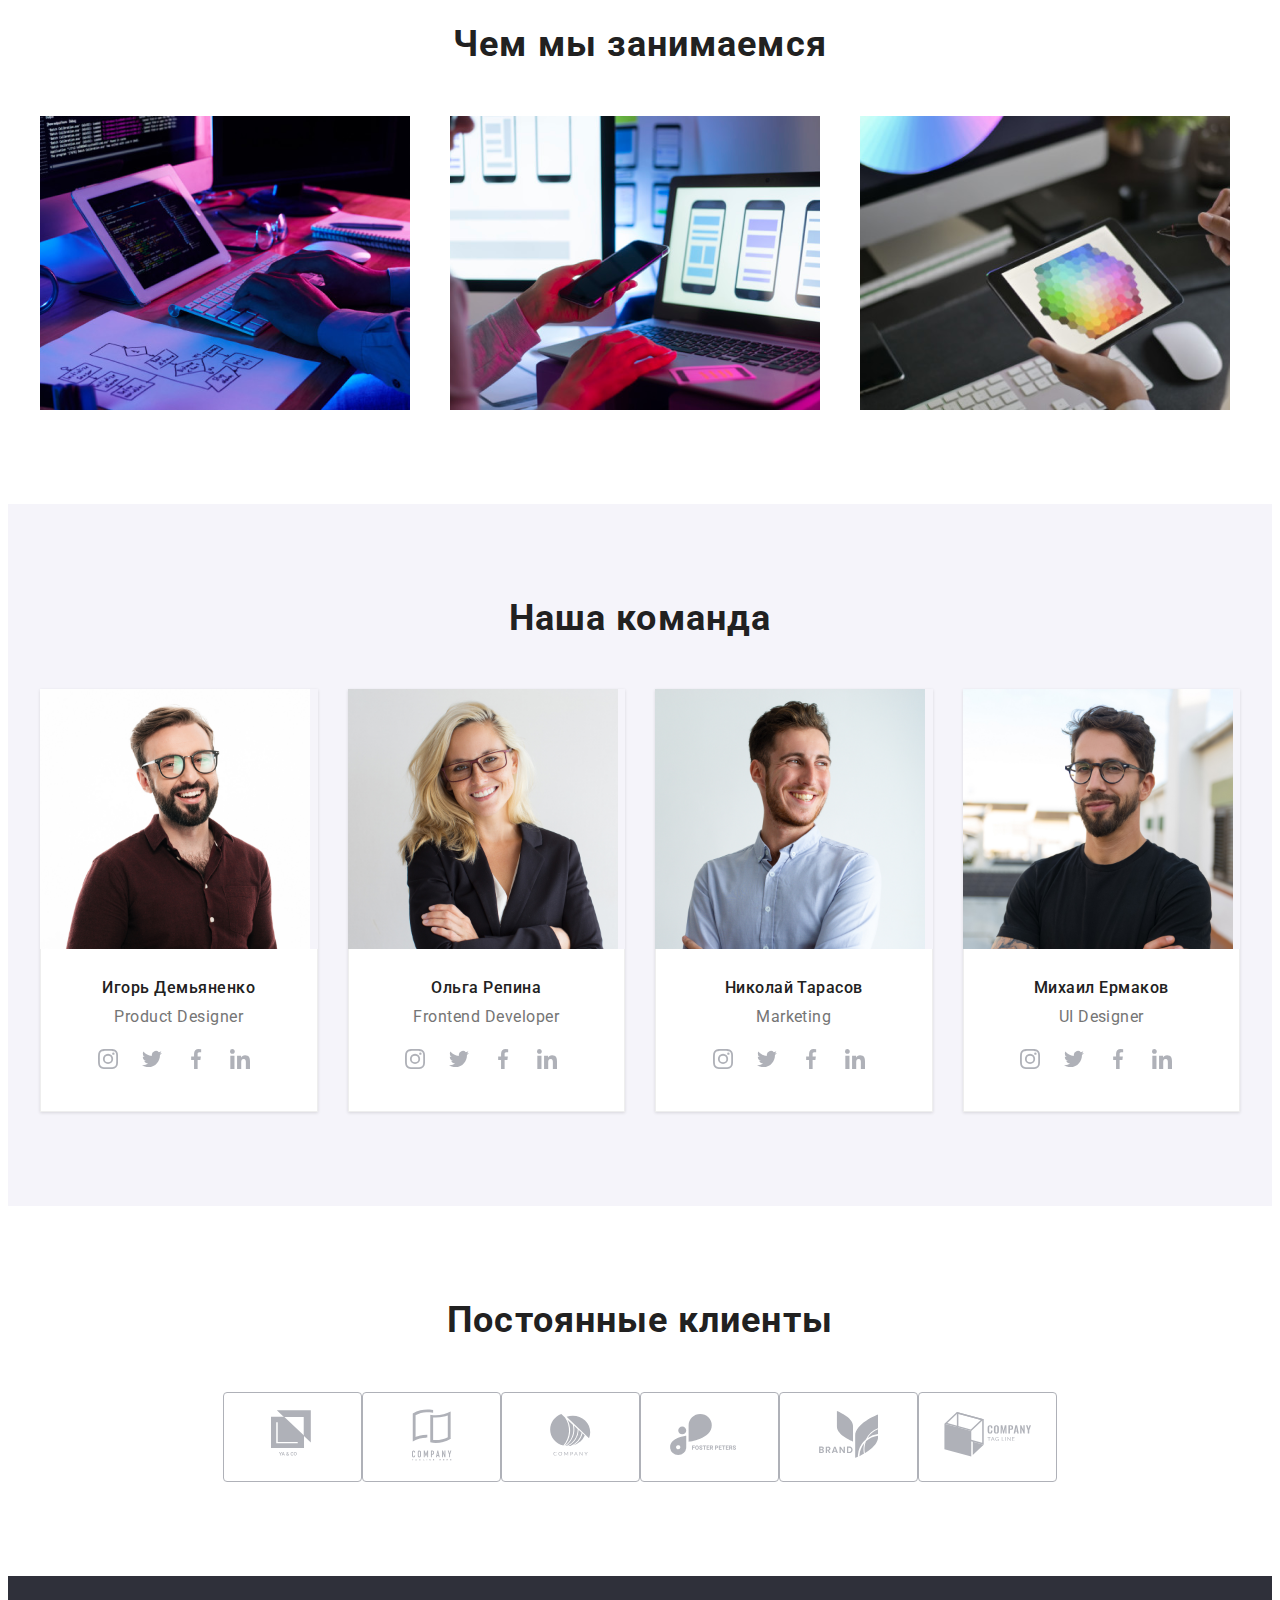
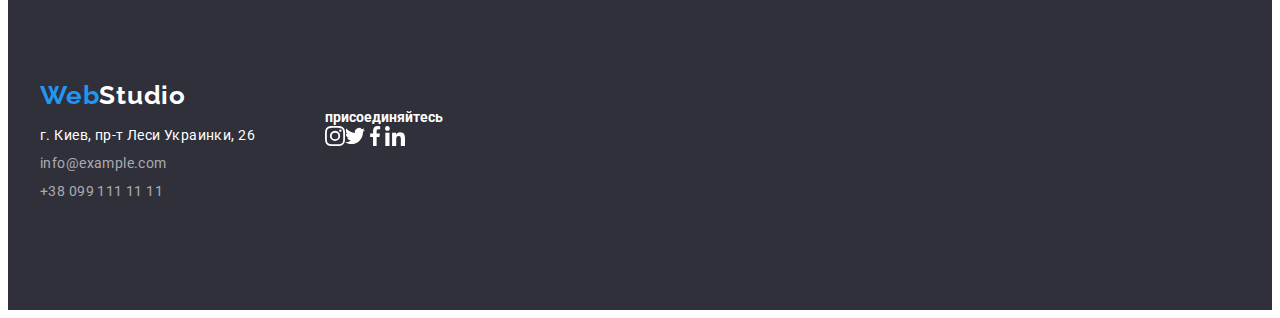
==== commit 943ce473: "оформил особенности" ====
--- a/index.html
+++ b/index.html
@@ -62,6 +62,11 @@
               <ul class="about-list list"> 
                   
             <li class="about-list-item">
+                <div class="box">
+                    <svg class="svg-icons" width="65" height="70">
+                        <use href="./images/sprite.svg#icon-antenna"></use>
+                    </svg>
+                </div>
                 <h3 class="about-title">
                     Внимание к деталям
                 </h3>
@@ -70,6 +75,11 @@
                 </p>
             </li>
             <li class="about-list-item">
+                <div class="box">
+                    <svg class="svg-icons" width="65" height="70">
+                        <use href="./images/sprite.svg#icon-clock"></use>
+                    </svg>
+                </div>
                 <h3 class="about-title">
                     Пунктуальность
                 </h3>
@@ -78,6 +88,11 @@
                 </p>
             </li>
             <li class="about-list-item">
+                <div class="box">
+                    <svg class="svg-icons" width="65" height="70">
+                        <use href="./images/sprite.svg#icon-diagram"></use>
+                    </svg>
+                </div>
                 <h3 class="about-title">
                     Планирование
                 </h3>
@@ -86,6 +101,11 @@
                 </p>
             </li>
             <li class="about-list-item">
+                <div class="box">
+                    <svg class="svg-icons" width="65" height="70">
+                        <use href="./images/sprite.svg#icon-astronaut"></use>
+                    </svg>
+                </div>
                 <h3 class="about-title">
                     Современные технологии
                 </h3>
@@ -410,16 +430,18 @@
         </section>
     </main>
     <footer class="footer">
-        <div class="container">
-            <div class="logo">
-                <a class="logo link" href="">
-                    <span class="web">Web</span>Studio</a>
-            </div>
+        <div class="footer-main container">
+             <div class="footer-wrapper">
+                 <div class="footer-adress">
+                     <div class="logo">
+                    <a class="logo-link link" href="">
+                        <span class="web">Web</span>Studio</a>
+                </div>
     
             <address class="adress">
                 <ul class="list">
                     <li>
-                        <span class="footer-adress">г. Киев, пр-т Леси Украинки, 26</span>
+                        <span class="location">г. Киев, пр-т Леси Украинки, 26</span>
                     </li>
                     <li>
                         <a class="footer-link link" href="mailto:info@example.com">info@example.com</a>
@@ -429,7 +451,42 @@
                     </li>
                 </ul>
             </address>
-            
+                 </div>
+                
+             </div>
+            <div class="footer-social">
+                <b class="join">присоединяйтесь</b>
+                <ul class="footer-social-list list">
+                    <li class="social-item">
+                        <a class="social-link link" href="#">
+                            <svg class="icon-social">
+                                <use href="./images/sprite.svg#icon-instagram"></use>
+                            </svg>
+                        </a>
+                    </li>
+                    <li class="social-item">
+                        <a class="social-link link" href="#">
+                            <svg class="icon-social">
+                                <use href="./images/sprite.svg#icon-twitter"></use>
+                            </svg>
+                        </a>
+                    </li>
+                    <li class="social-item">
+                        <a class="social-link link" href="#">
+                            <svg class="icon-social">
+                                <use href="./images/sprite.svg#icon-facebook"></use>
+                            </svg>
+                        </a>
+                    </li>
+                    <li class="social-item">
+                        <a class="social-link link" href="#">
+                            <svg class="icon-social">
+                                <use href="./images/sprite.svg#icon-linkedin"></use>
+                            </svg>
+                        </a>
+                    </li>
+                </ul>
+            </div>
         </div>
     </footer>
 </body>
--- a/css/styles.css
+++ b/css/styles.css
@@ -248,11 +248,26 @@
   flex-wrap: wrap;
   margin-left: -30px;
   margin-top: -30px;
-}
+
+}
+.box{
+    display: flex;
+    justify-content: center;
+    align-items: center;
+    width: 270px;
+    height: 120px;
+    
+    background: #F5F4FA;
+    border-radius: 4px;
+    margin-bottom: 30px;
+}
+
 .about-list-item {
+  
   flex-basis: calc(100% / 4 - 30px);
   margin-left: 30px;
   margin-top: 30px;
+
 }
 .about-title {
   font-family: var(--main-font);
@@ -425,7 +440,7 @@
 
 
 .clients-list-item{
-  display: flex;
+    display: flex;
     justify-content: center;
     align-items: center;
     width: 170px;
@@ -454,7 +469,24 @@
   padding-bottom: 60px;
 }
 
-.logo {
+
+.icon-social{
+  fill: #ffffff;
+  width: 20px;
+  height: 20px;
+}
+.footer-main{
+  display: flex;
+  justify-content: start;
+  align-items: center;
+ 
+}
+.footer-social{
+ margin-top: 72px;
+ margin-bottom: 100px;
+  margin-left: 70px;
+}
+.logo-link {
   display: inline-block;
   font-family: var(--secondary-font);
   font-weight: bold;
@@ -464,8 +496,8 @@
   color: #ffffff;
   margin-bottom: 10px;
 }
-.logo:hover,
-.logo:focus {
+.logo-link:hover,
+.logo-link:focus {
   color: var(--accent-color);
 }
 .footer-link {
@@ -480,13 +512,24 @@
 .footer-link:focus {
   color: var(--accent-color);
 }
-.footer-adress {
+.location {
   font-family: var(--main-font);
   font-weight: normal;
   font-size: 14px;
   line-height: 2;
   letter-spacing: 0.03em;
   color: #ffffff;
+  
+}
+.footer-social-list{
+  display: flex;
+}
+.join{
+  font-family: var(--main-font);
+font-weight: bold;
+font-size: 14px;
+line-height: 1.14;
+color: #FFFFFF;
 }
 
 /* ==========ICONS=========== */
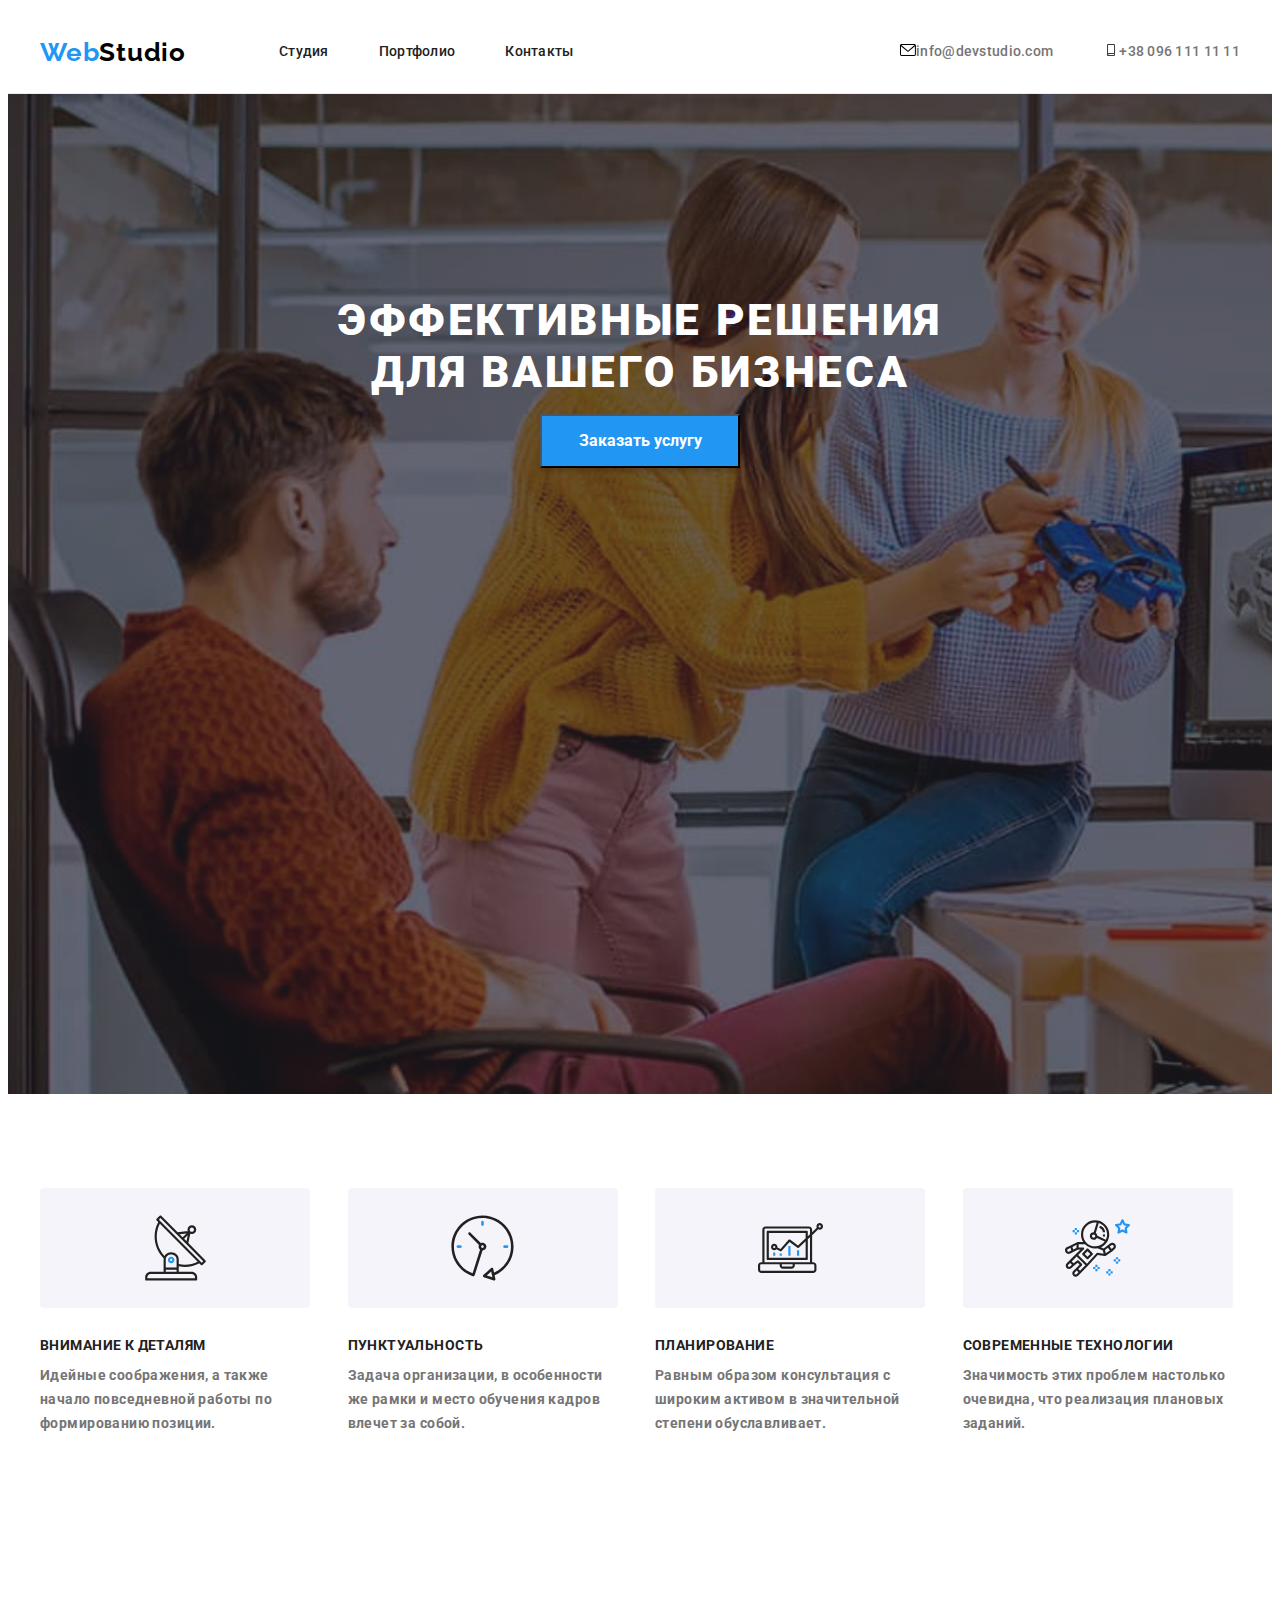
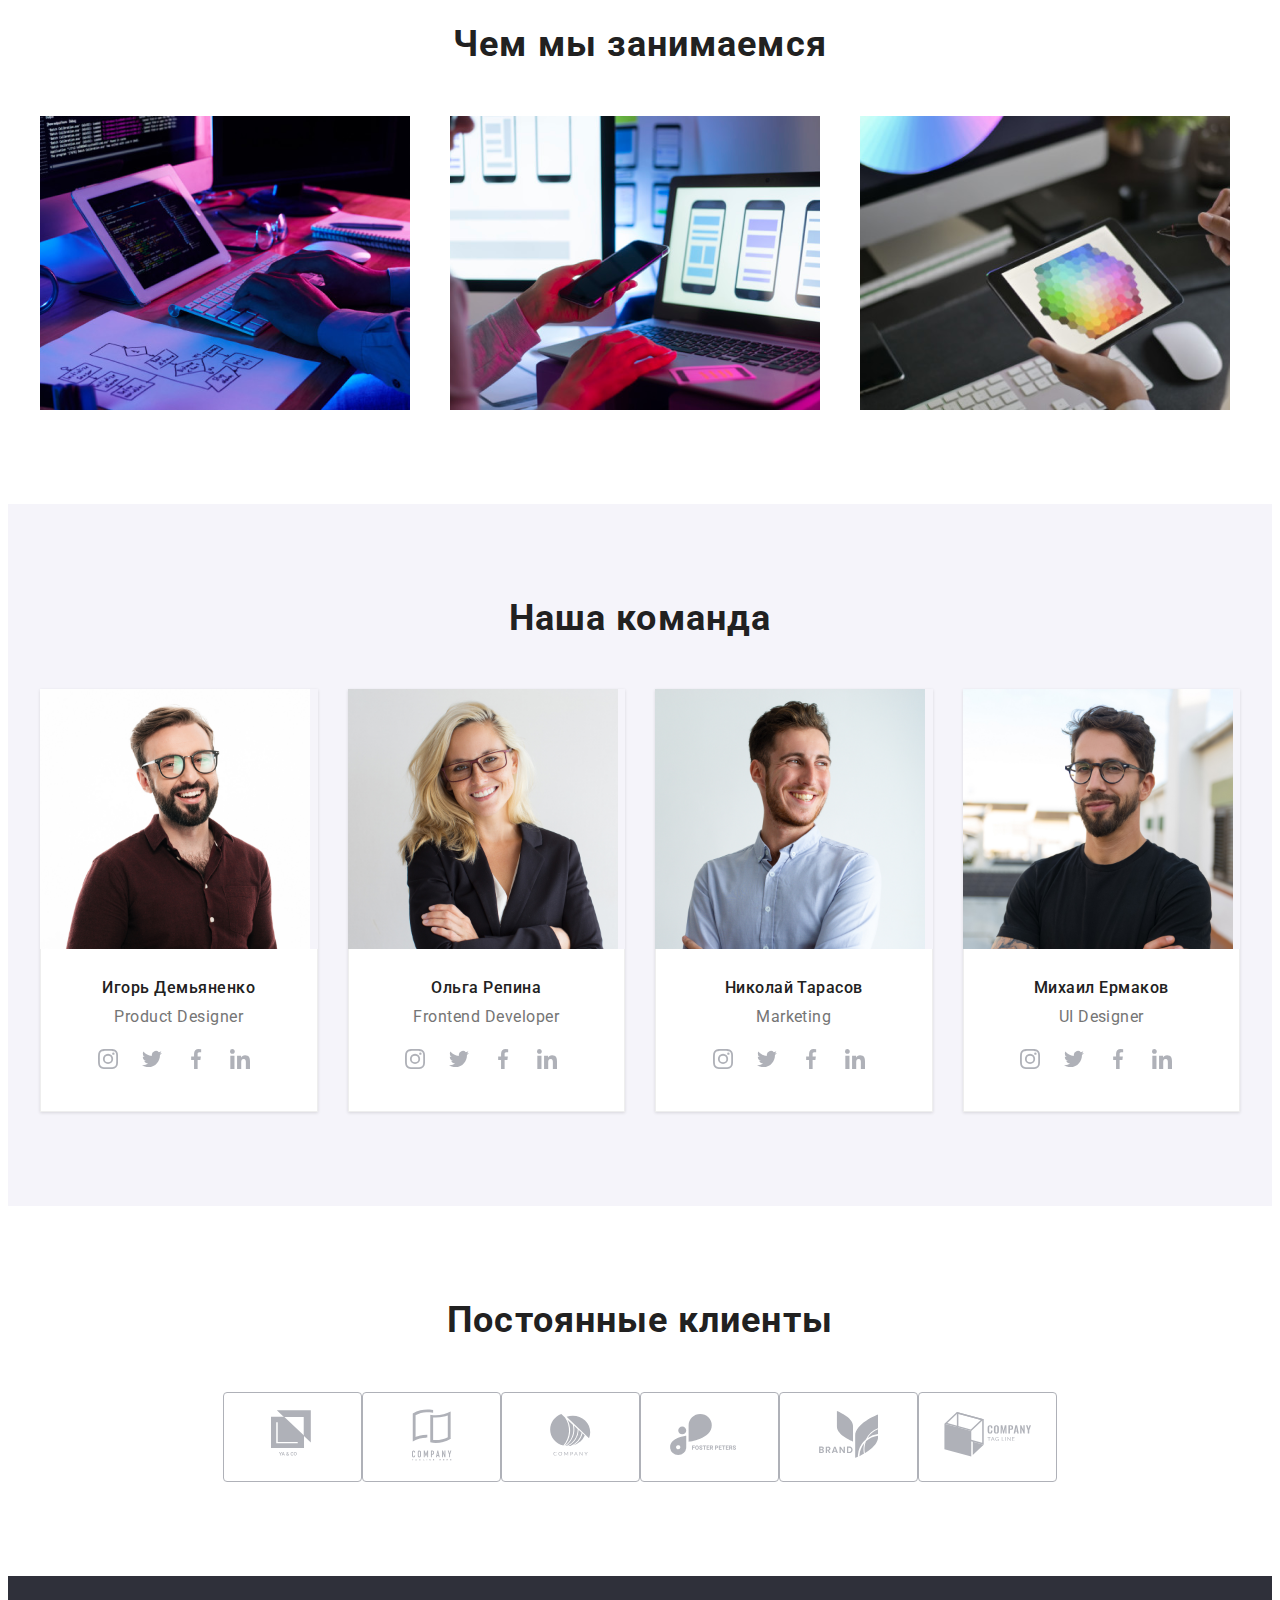
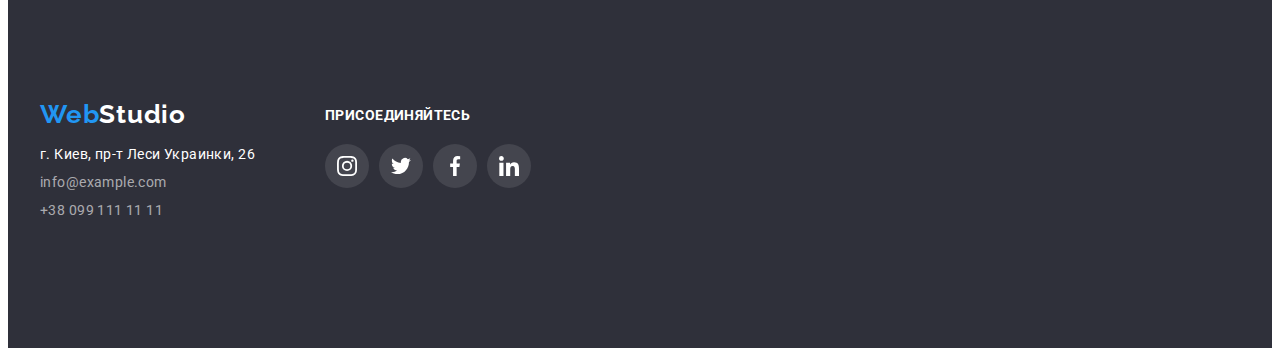
==== commit 97f6e49f: "last commit" ====
--- a/index.html
+++ b/index.html
@@ -455,31 +455,34 @@
                 
              </div>
             <div class="footer-social">
-                <b class="join">присоединяйтесь</b>
+                <div class="join-title">
+                    <p class="join">присоединяйтесь</p>
+                </div>
+                
                 <ul class="footer-social-list list">
                     <li class="social-item">
-                        <a class="social-link link" href="#">
+                        <a href="" class="social-link link" >
                             <svg class="icon-social">
                                 <use href="./images/sprite.svg#icon-instagram"></use>
                             </svg>
                         </a>
                     </li>
                     <li class="social-item">
-                        <a class="social-link link" href="#">
+                        <a href="" class="social-link link" >
                             <svg class="icon-social">
                                 <use href="./images/sprite.svg#icon-twitter"></use>
                             </svg>
                         </a>
                     </li>
                     <li class="social-item">
-                        <a class="social-link link" href="#">
+                        <a href="" class="social-link link" >
                             <svg class="icon-social">
                                 <use href="./images/sprite.svg#icon-facebook"></use>
                             </svg>
                         </a>
                     </li>
                     <li class="social-item">
-                        <a class="social-link link" href="#">
+                        <a href="" class="social-link link">
                             <svg class="icon-social">
                                 <use href="./images/sprite.svg#icon-linkedin"></use>
                             </svg>
--- a/css/styles.css
+++ b/css/styles.css
@@ -486,6 +486,15 @@
  margin-bottom: 100px;
   margin-left: 70px;
 }
+.social-link{
+  justify-content: center;
+    align-items: center;
+    display: inline-flex;
+    width: 44px;
+    height: 44px;
+    border-radius: 50%; 
+    background: rgba(255, 255, 255, 0.1);
+}
 .logo-link {
   display: inline-block;
   font-family: var(--secondary-font);
@@ -523,6 +532,13 @@
 }
 .footer-social-list{
   display: flex;
+  width: 206px;
+  height: 44px;
+  justify-content: space-between;
+}
+.social-link:hover,
+.social-link:focus {
+  background-color: var(--accent-color);
 }
 .join{
   font-family: var(--main-font);
@@ -530,6 +546,11 @@
 font-size: 14px;
 line-height: 1.14;
 color: #FFFFFF;
+letter-spacing: 0.03em;
+text-transform: uppercase;
+}
+.join-title{
+  margin-bottom: 20px;
 }
 
 /* ==========ICONS=========== */
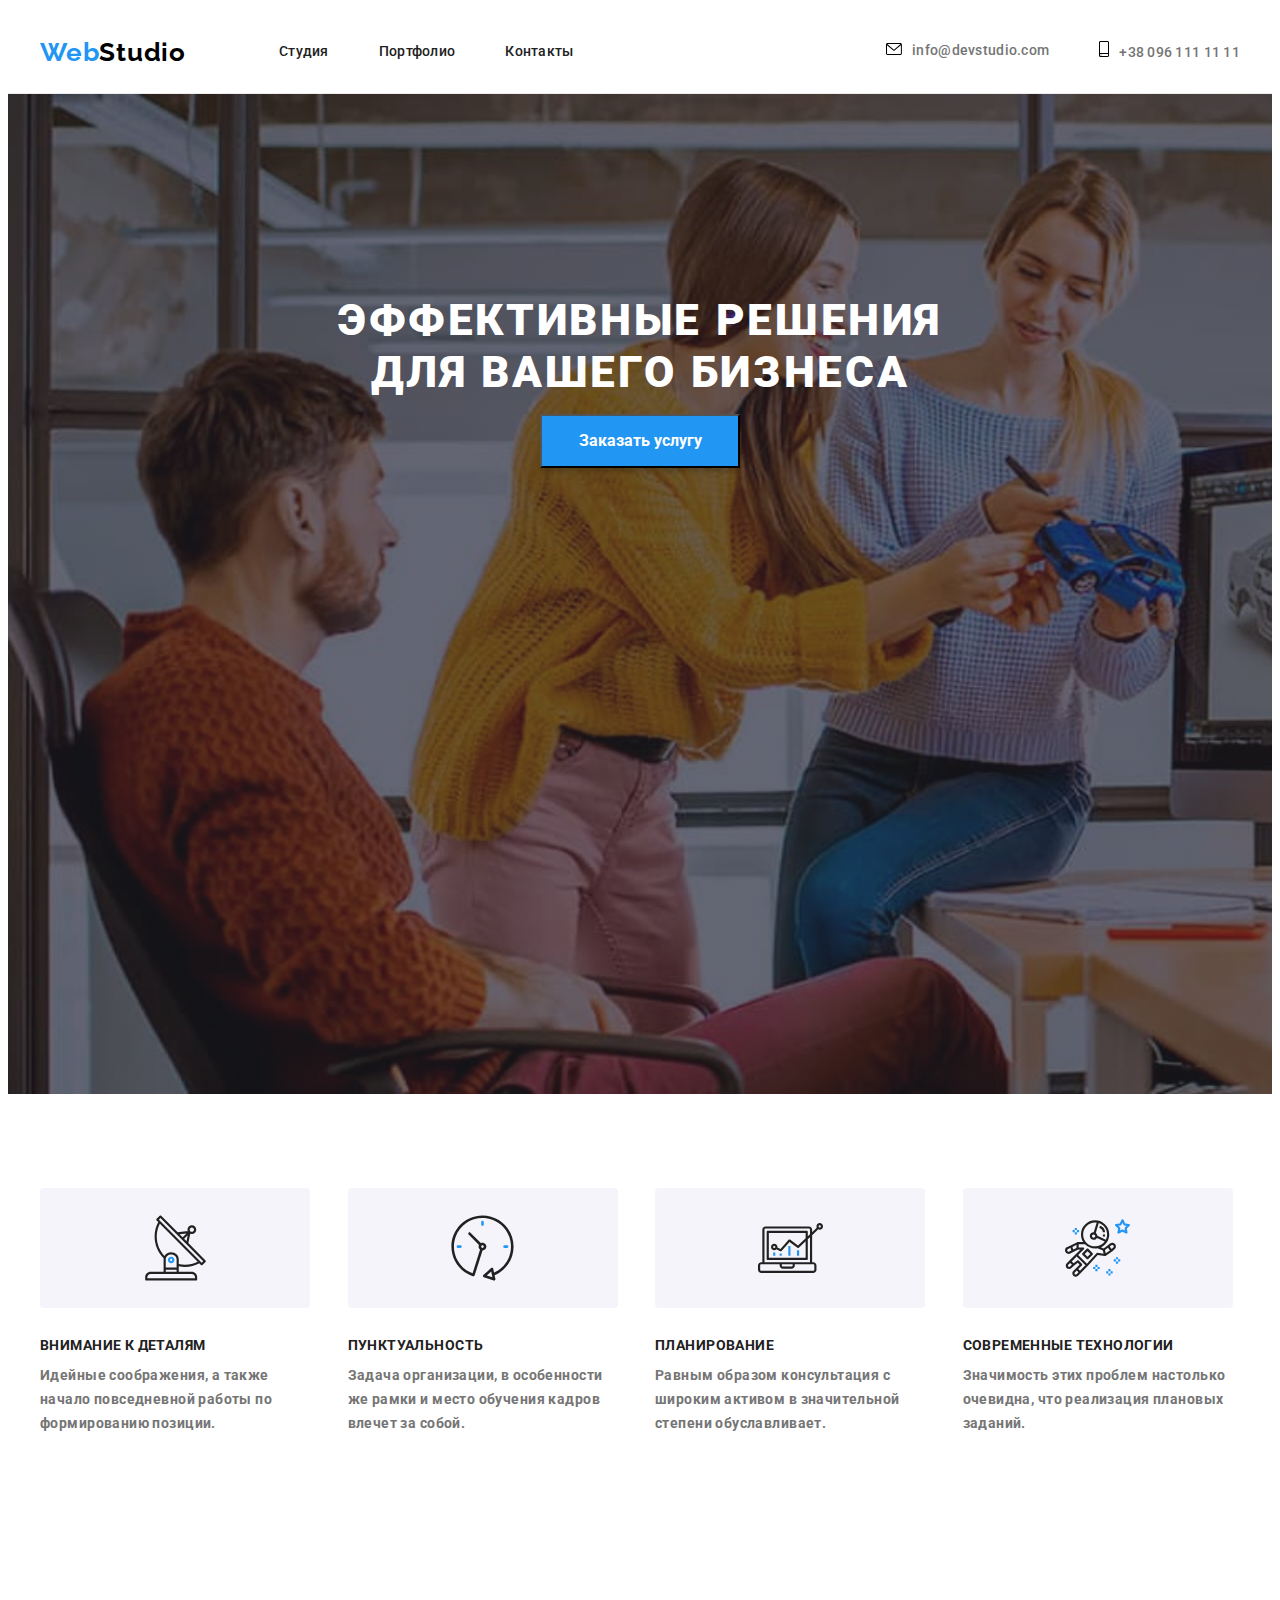
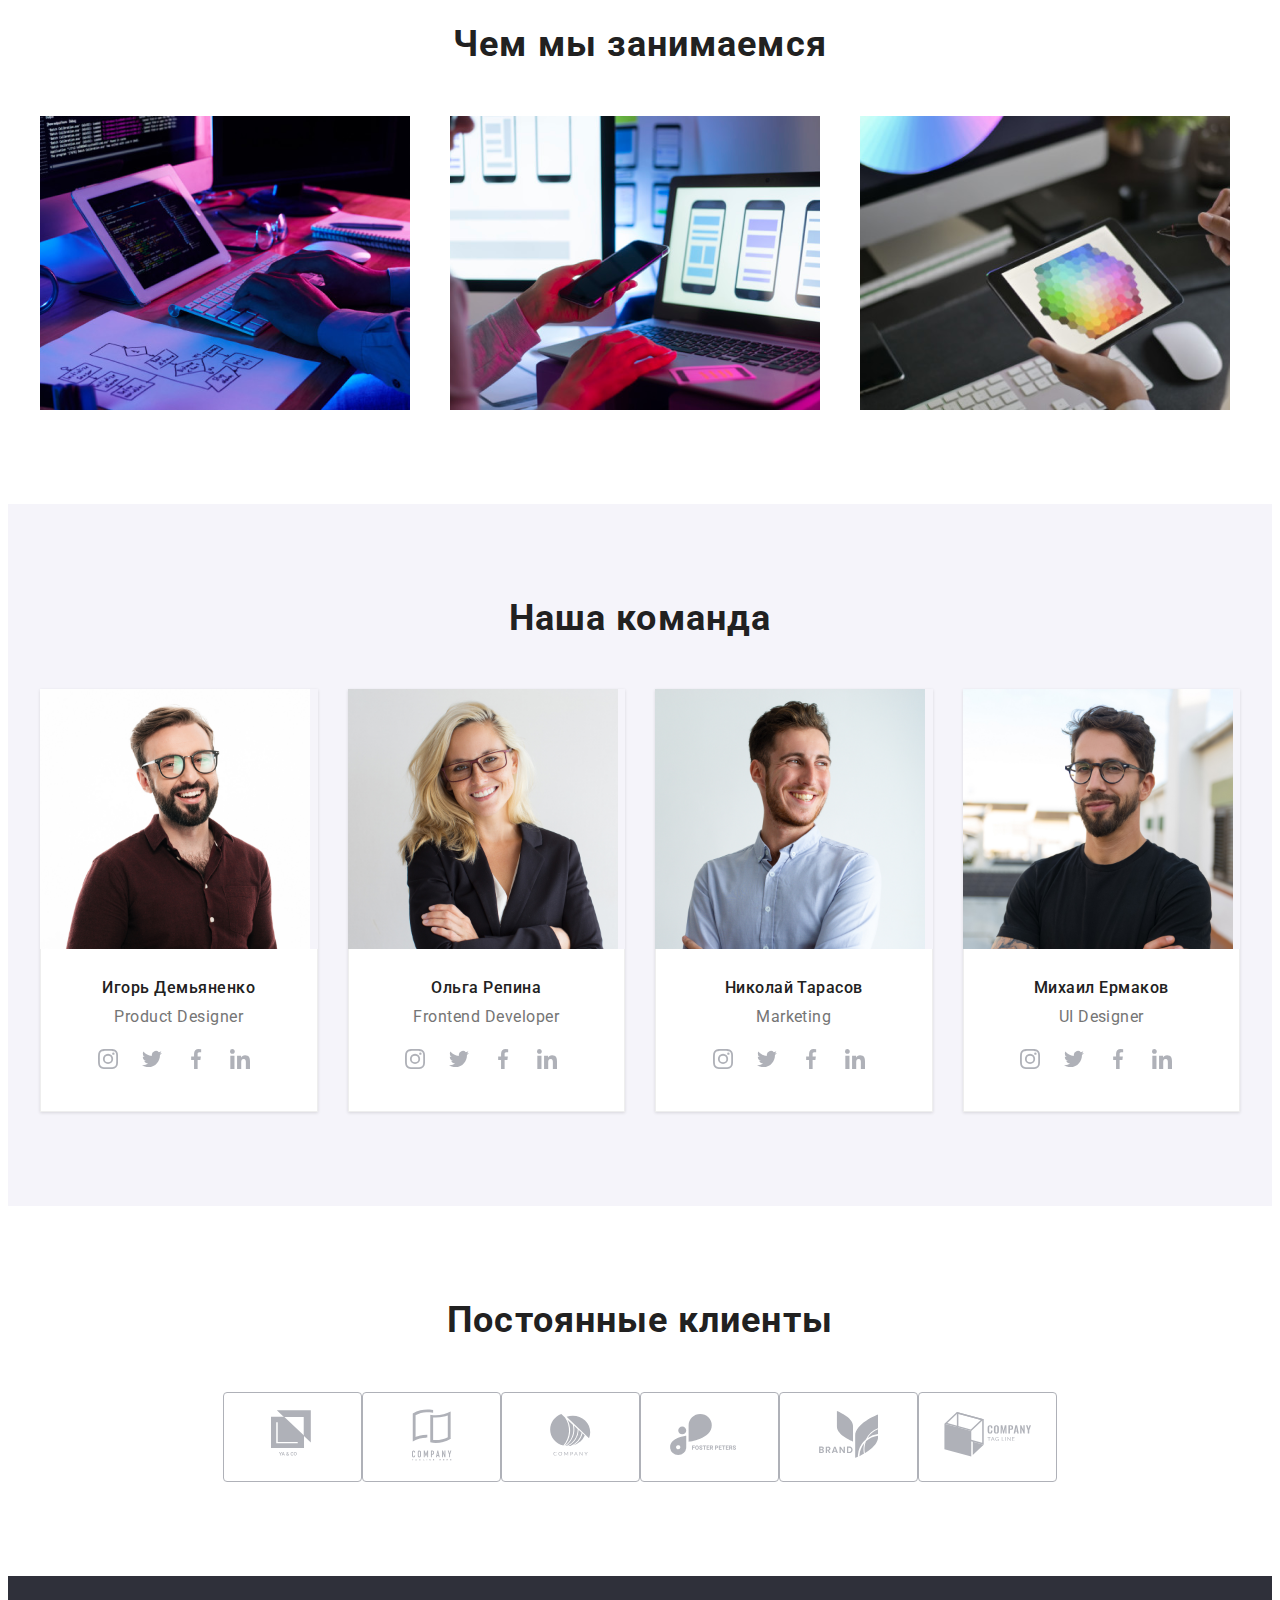
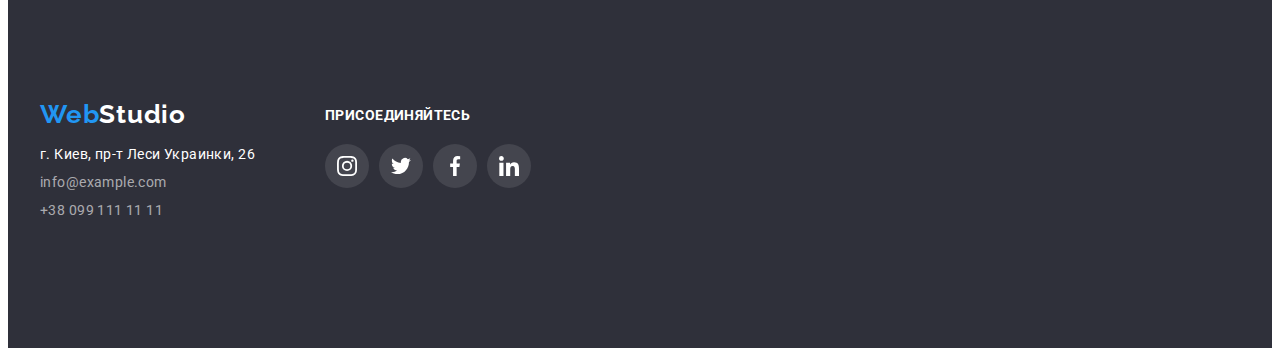
==== commit 5311e815: "navigation icons" ====
--- a/index.html
+++ b/index.html
@@ -31,18 +31,23 @@
             </ul>
          </nav>
         <ul class="contact-list list">
-            <li>
+            <div class="contact-box">
+            <li class="contact-info">
                 <a class="mail-link link" href="mailto:info@devstudio.com">
                     <svg class="icons-contact-link" width="16" height="12">
                         <use href="./images/sprite.svg#icon-envelope"></use>
                     </svg>info@devstudio.com</a>
             </li>
-            <li>
+            </div>
+            <div class="contact-box">
+            <li class="contact-info">
                 <a class="tel-link link" href="tel:+380961111111">
-                    <svg class="icons-contact-link" width="16" height="12">
+                    <svg class="icons-contact-link" width="10" height="16">
                         <use href="./images/sprite.svg#icon-smartphone"></use>
                     </svg>+38 096 111 11 11</a>
             </li>
+            </div>
+            
         </ul>
         </div>
     </header>   
--- a/css/styles.css
+++ b/css/styles.css
@@ -92,6 +92,21 @@
 .contact-list {
   display: flex;
   align-items: center;
+  margin-left: auto;
+}
+.contact-list .icons-contact-link {
+    display: inline-flex;
+    margin-right: 10px;
+    color: #757575;
+}
+.contact-list .icons-contact-link:hover,
+.contact-list .icons-contact-link:focus {
+    fill:var(--accent-color);
+}
+.contact-info{
+  display: flex;
+  justify-content: space-between;
+  align-items: center;
 }
 
 .navigation-link {
@@ -111,6 +126,7 @@
 }
 
 .tel-link {
+  align-items: center;
   font-family: var(--main-font);
   font-weight: 500;
   font-size: 14px;
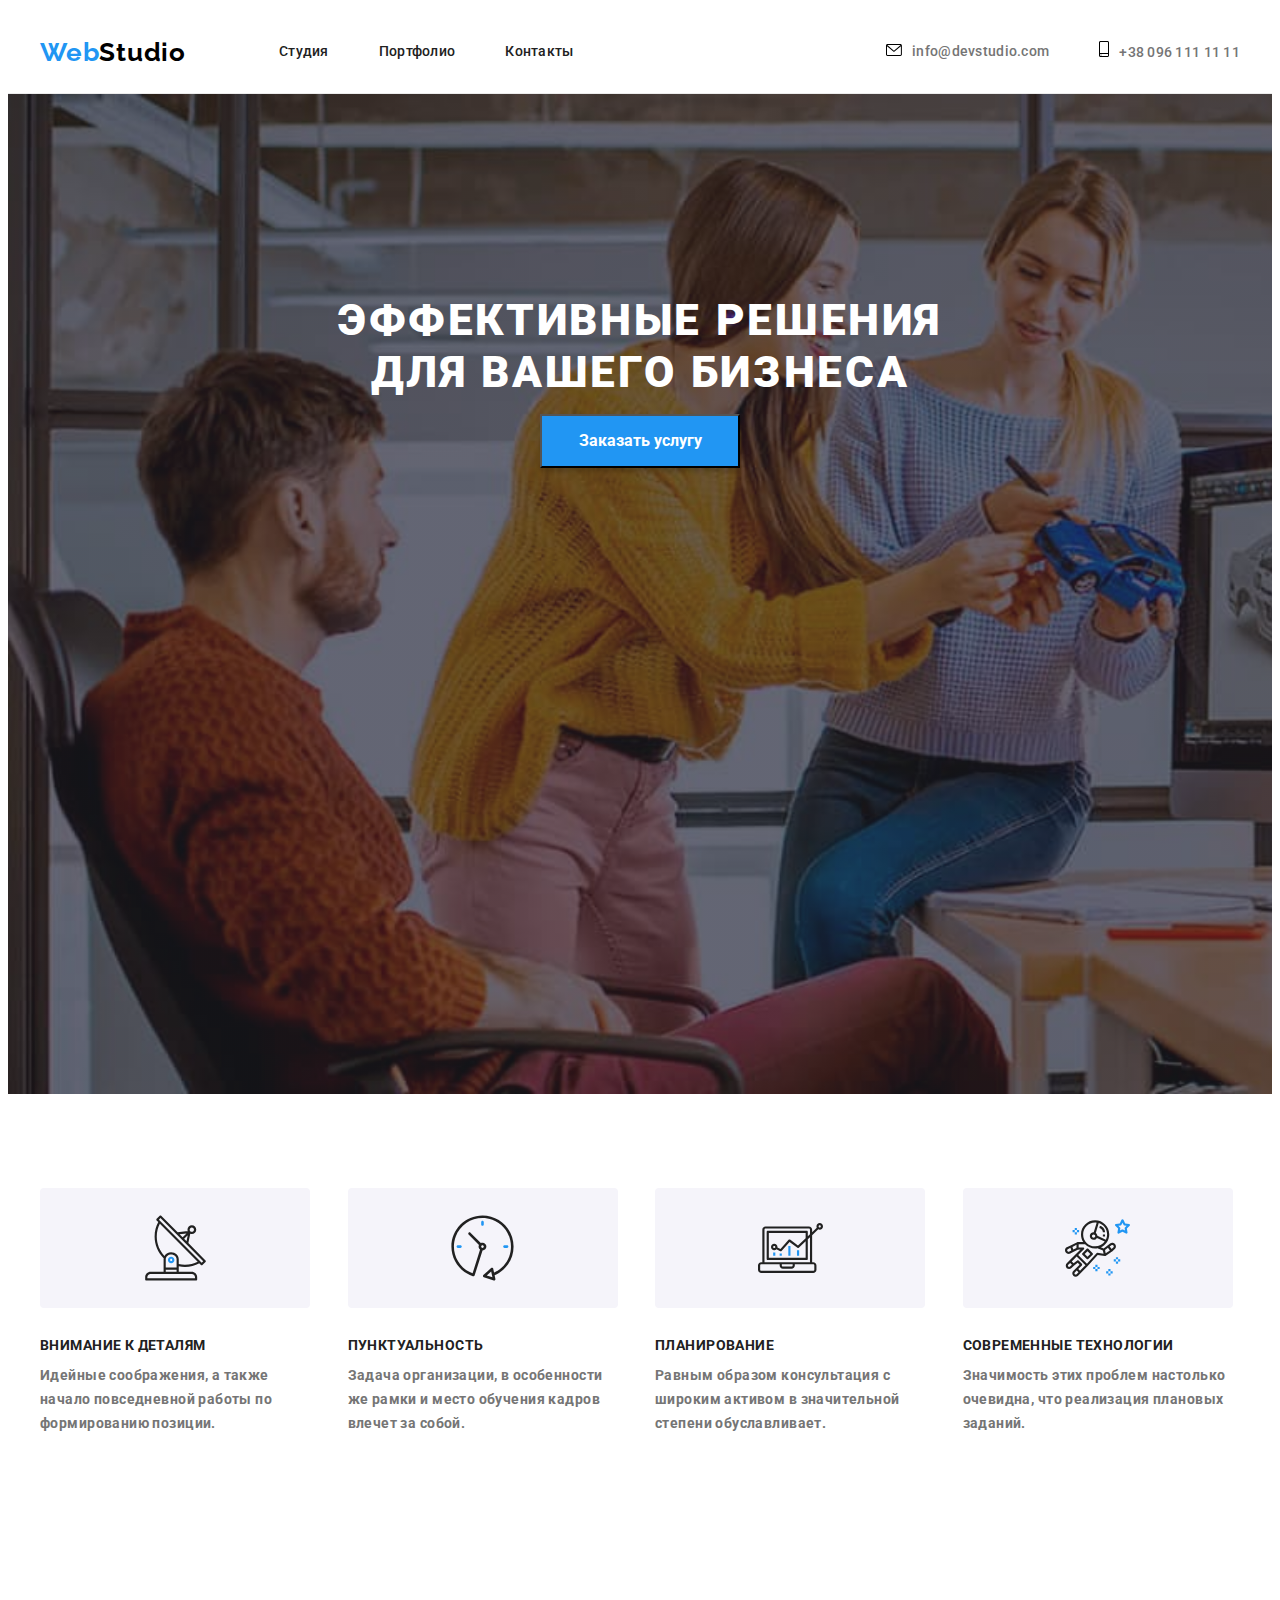
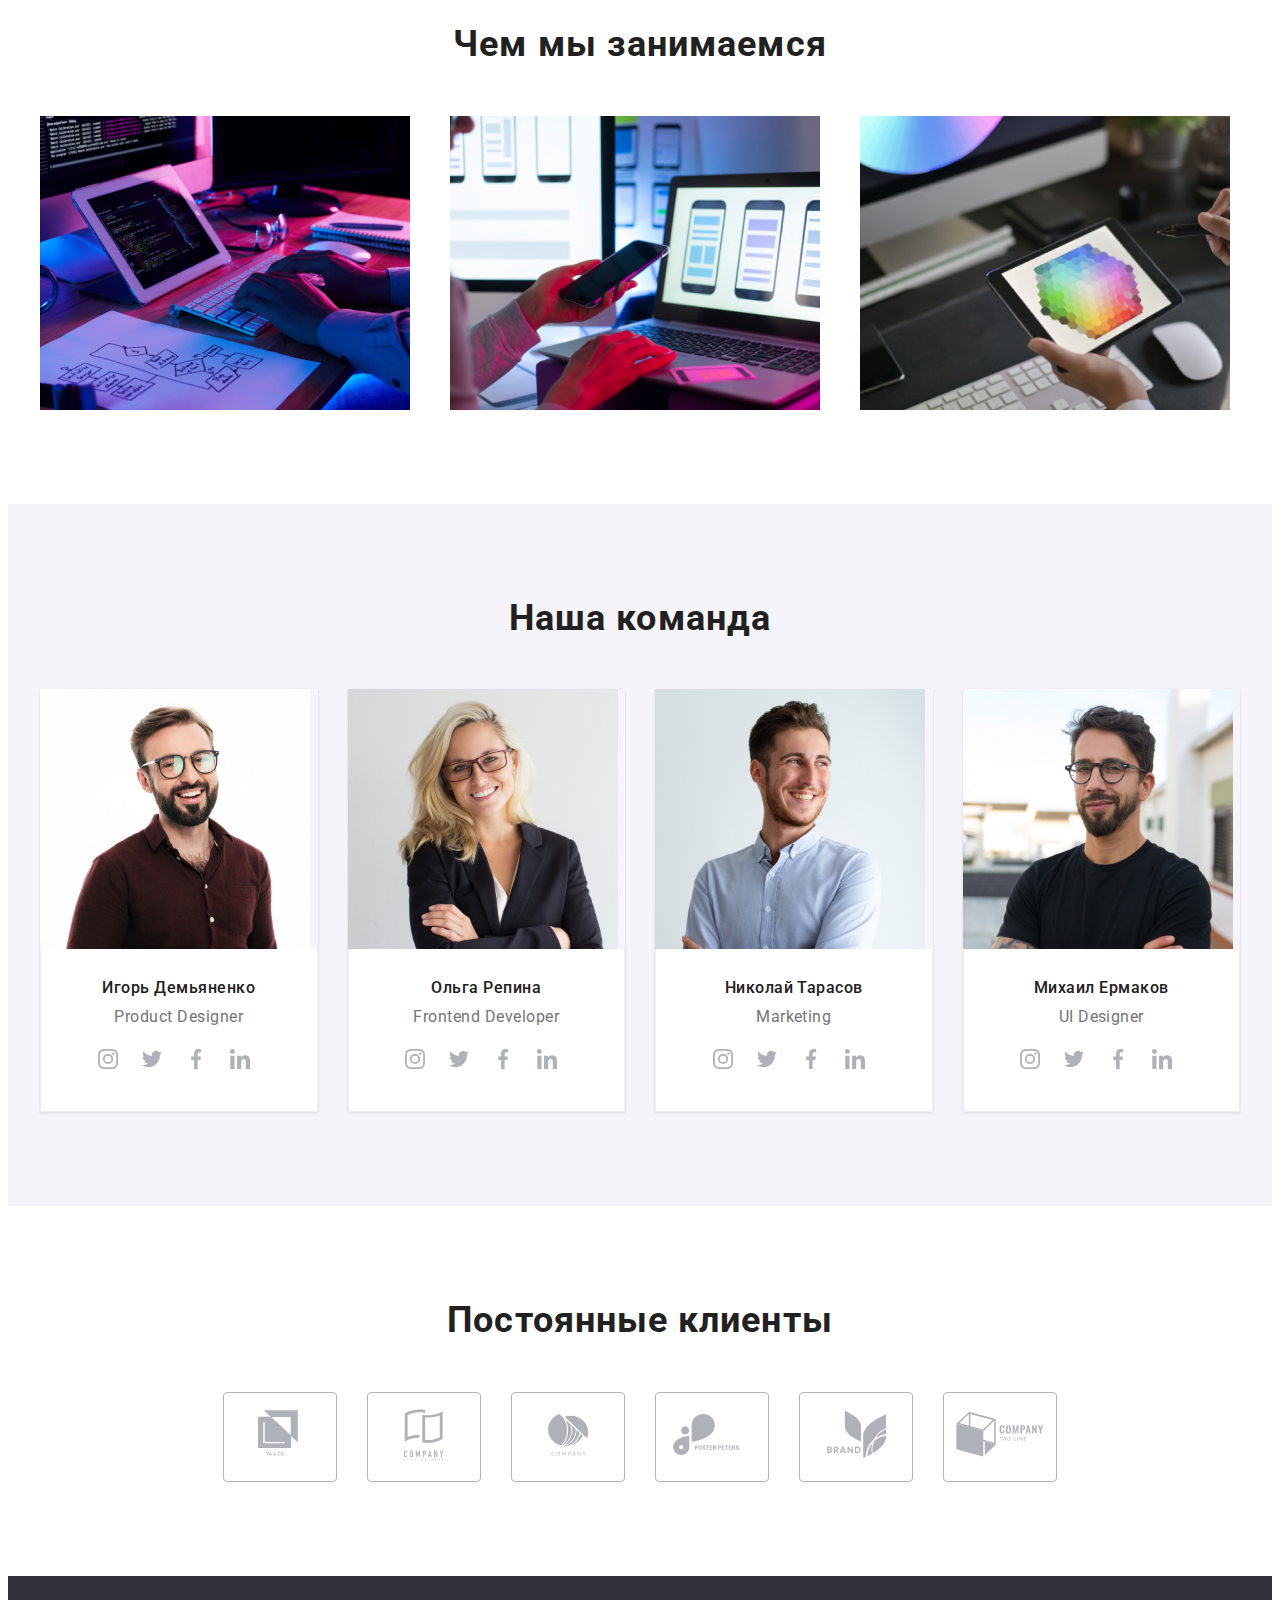
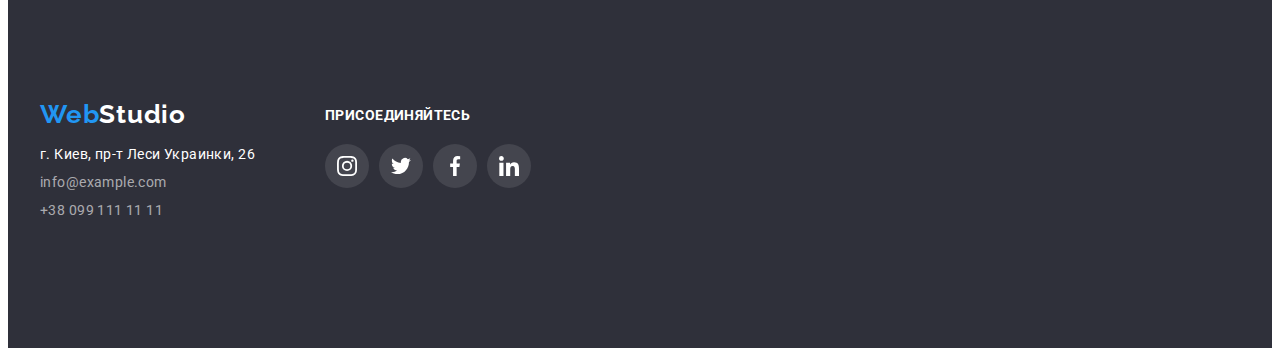
==== commit 1ee51156: "правка navigation" ====
--- a/index.html
+++ b/index.html
@@ -31,22 +31,22 @@
             </ul>
          </nav>
         <ul class="contact-list list">
-            <div class="contact-box">
+            
             <li class="contact-info">
                 <a class="mail-link link" href="mailto:info@devstudio.com">
                     <svg class="icons-contact-link" width="16" height="12">
                         <use href="./images/sprite.svg#icon-envelope"></use>
                     </svg>info@devstudio.com</a>
             </li>
-            </div>
-            <div class="contact-box">
+            
+            
             <li class="contact-info">
                 <a class="tel-link link" href="tel:+380961111111">
                     <svg class="icons-contact-link" width="10" height="16">
                         <use href="./images/sprite.svg#icon-smartphone"></use>
                     </svg>+38 096 111 11 11</a>
             </li>
-            </div>
+            
             
         </ul>
         </div>
--- a/css/styles.css
+++ b/css/styles.css
@@ -103,7 +103,7 @@
 .contact-list .icons-contact-link:focus {
     fill:var(--accent-color);
 }
-.contact-info{
+.contact-box{
   display: flex;
   justify-content: space-between;
   align-items: center;
@@ -450,7 +450,7 @@
   justify-content: space-between;
 }
 
-.clients-list .item:not(:last-child){
+.clients-list-item:not(:last-child){
     margin-right: 30px;
 }
 
@@ -466,6 +466,7 @@
     border-radius: 4px;
 
 }
+
 .client-logo{
   fill: #AFB1B8;
 }
